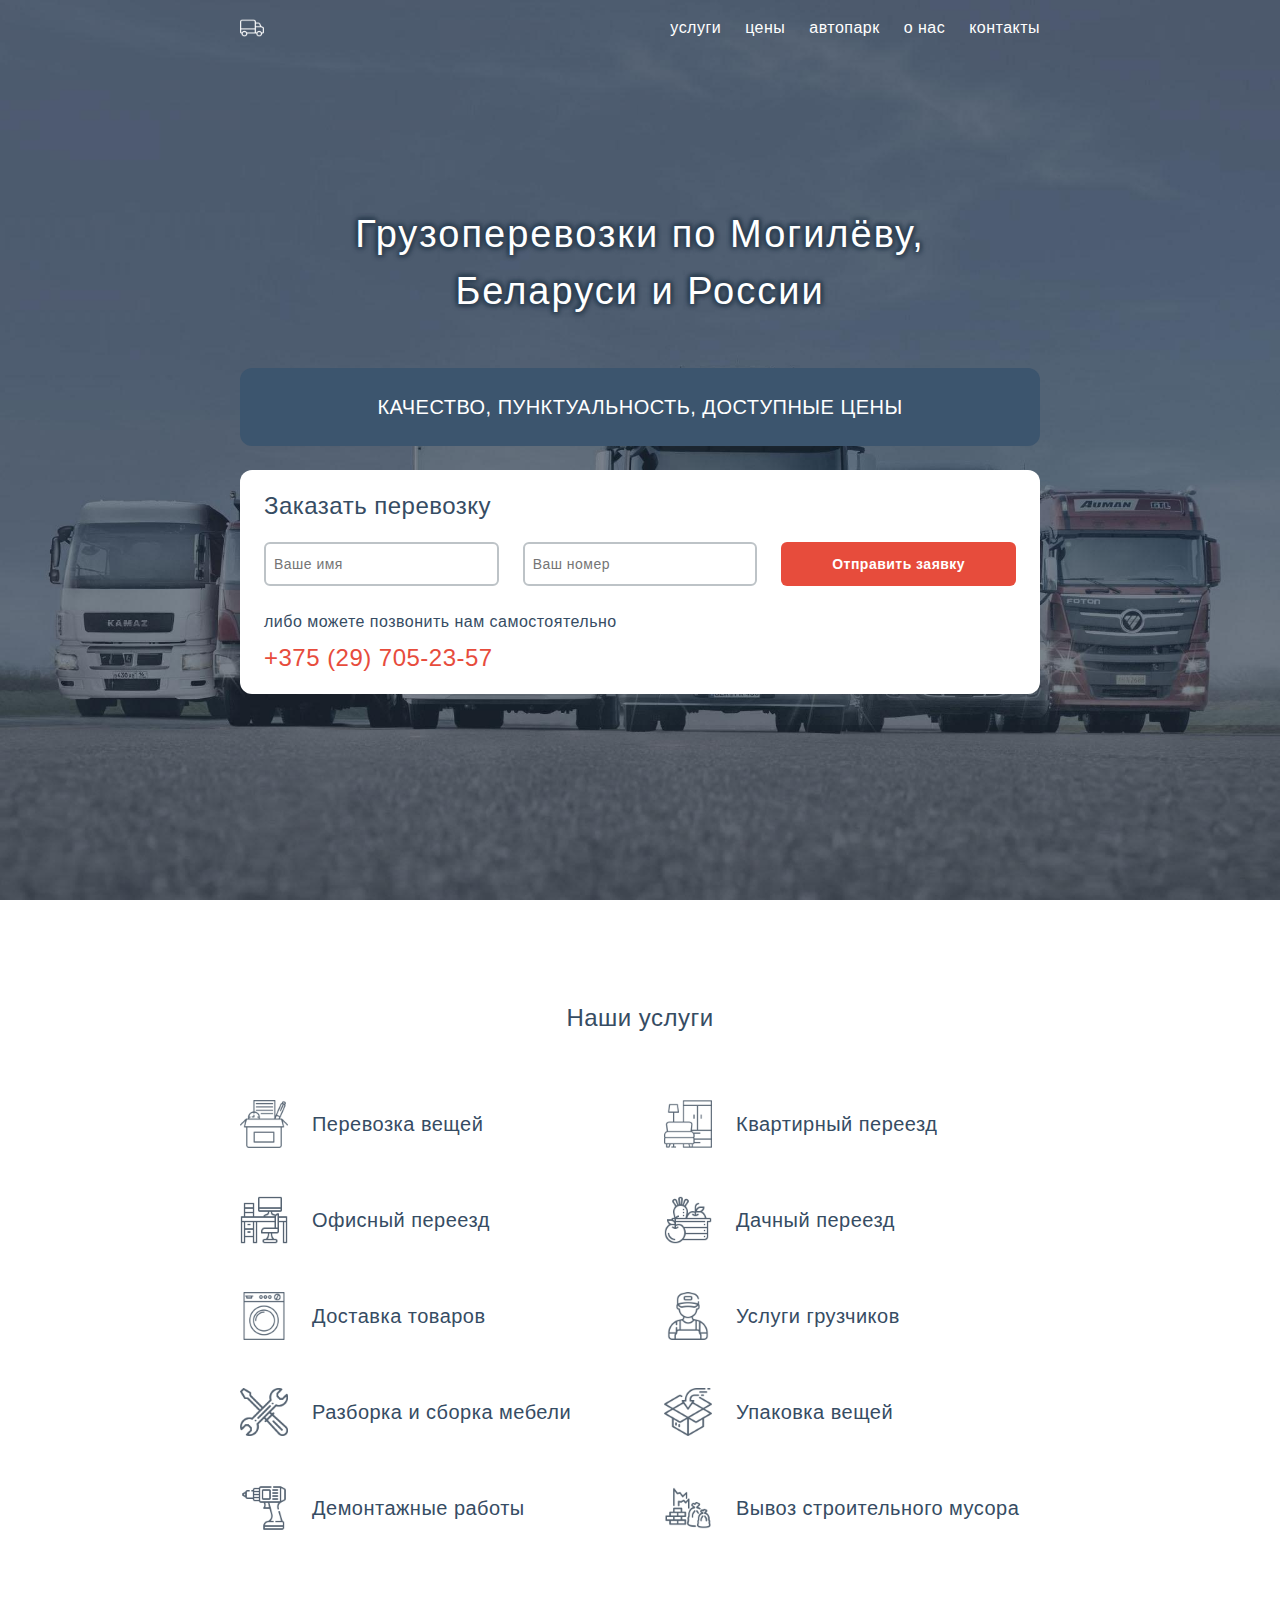
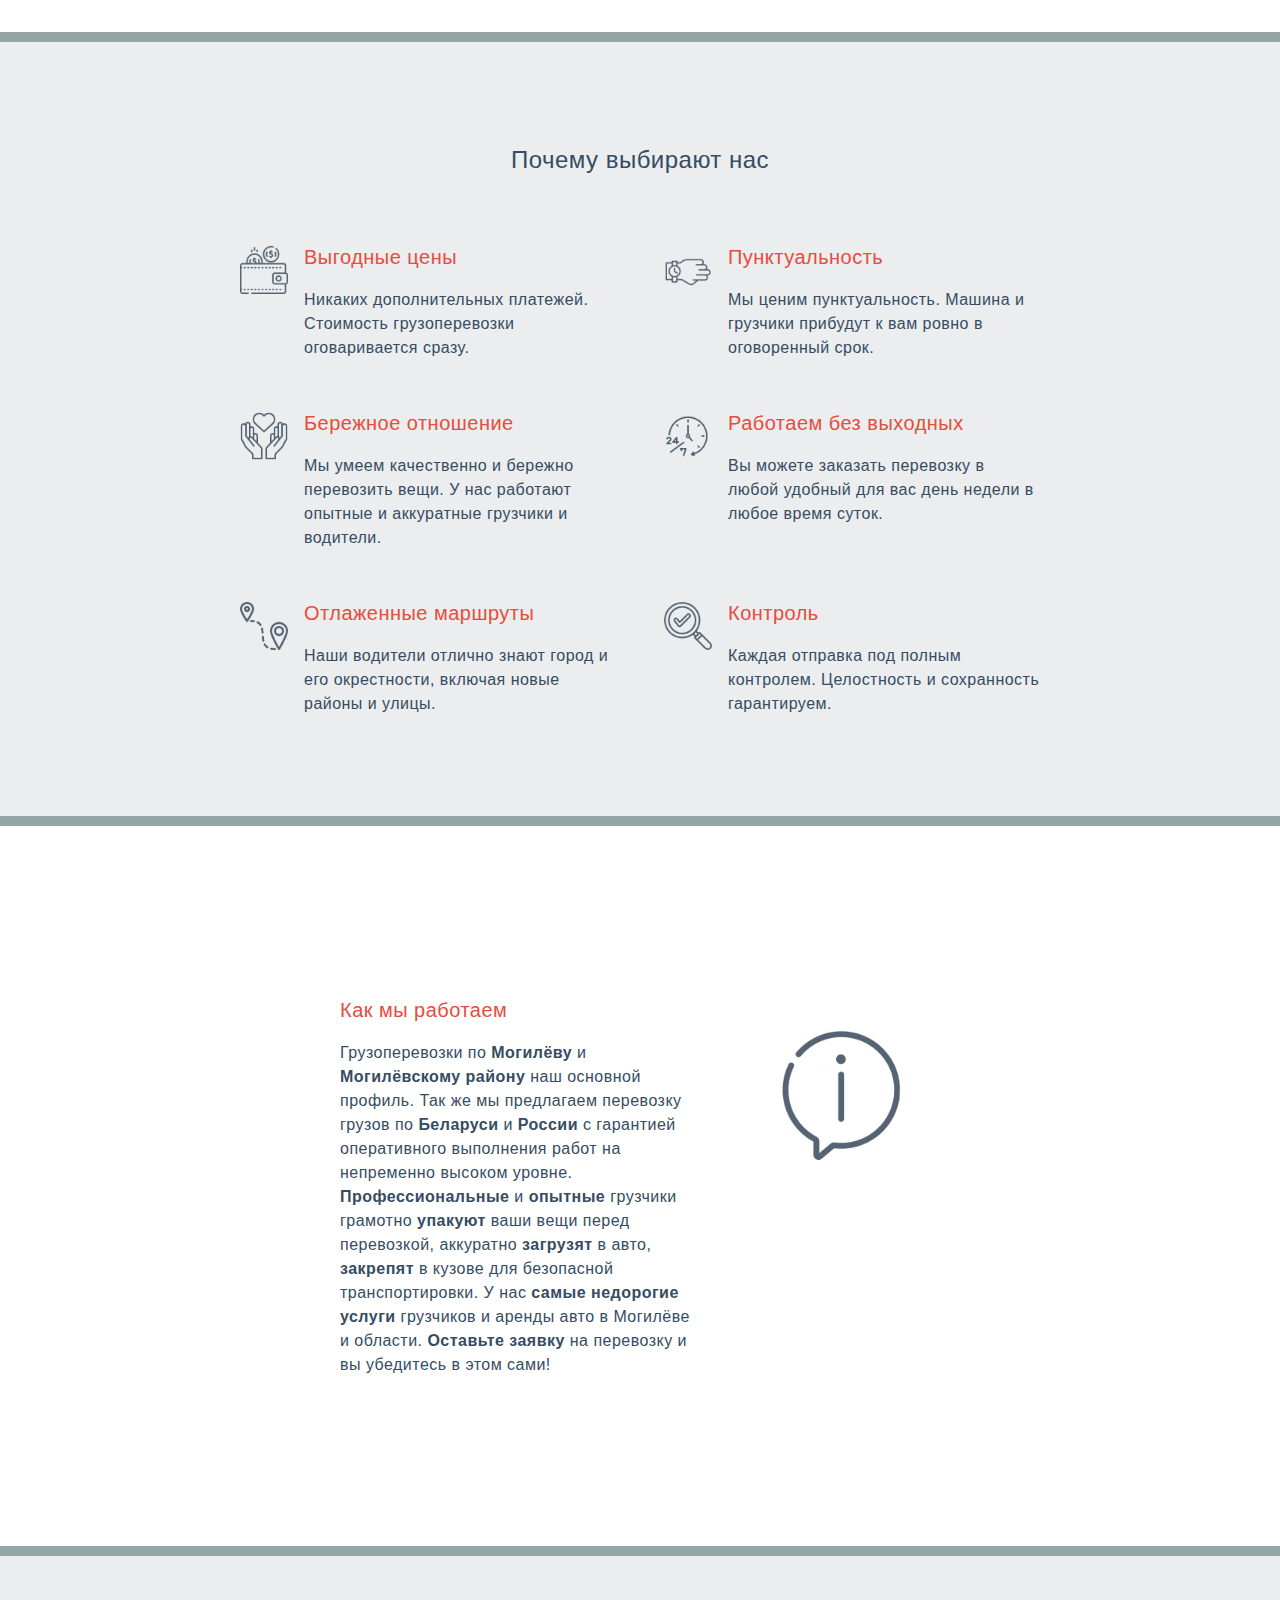
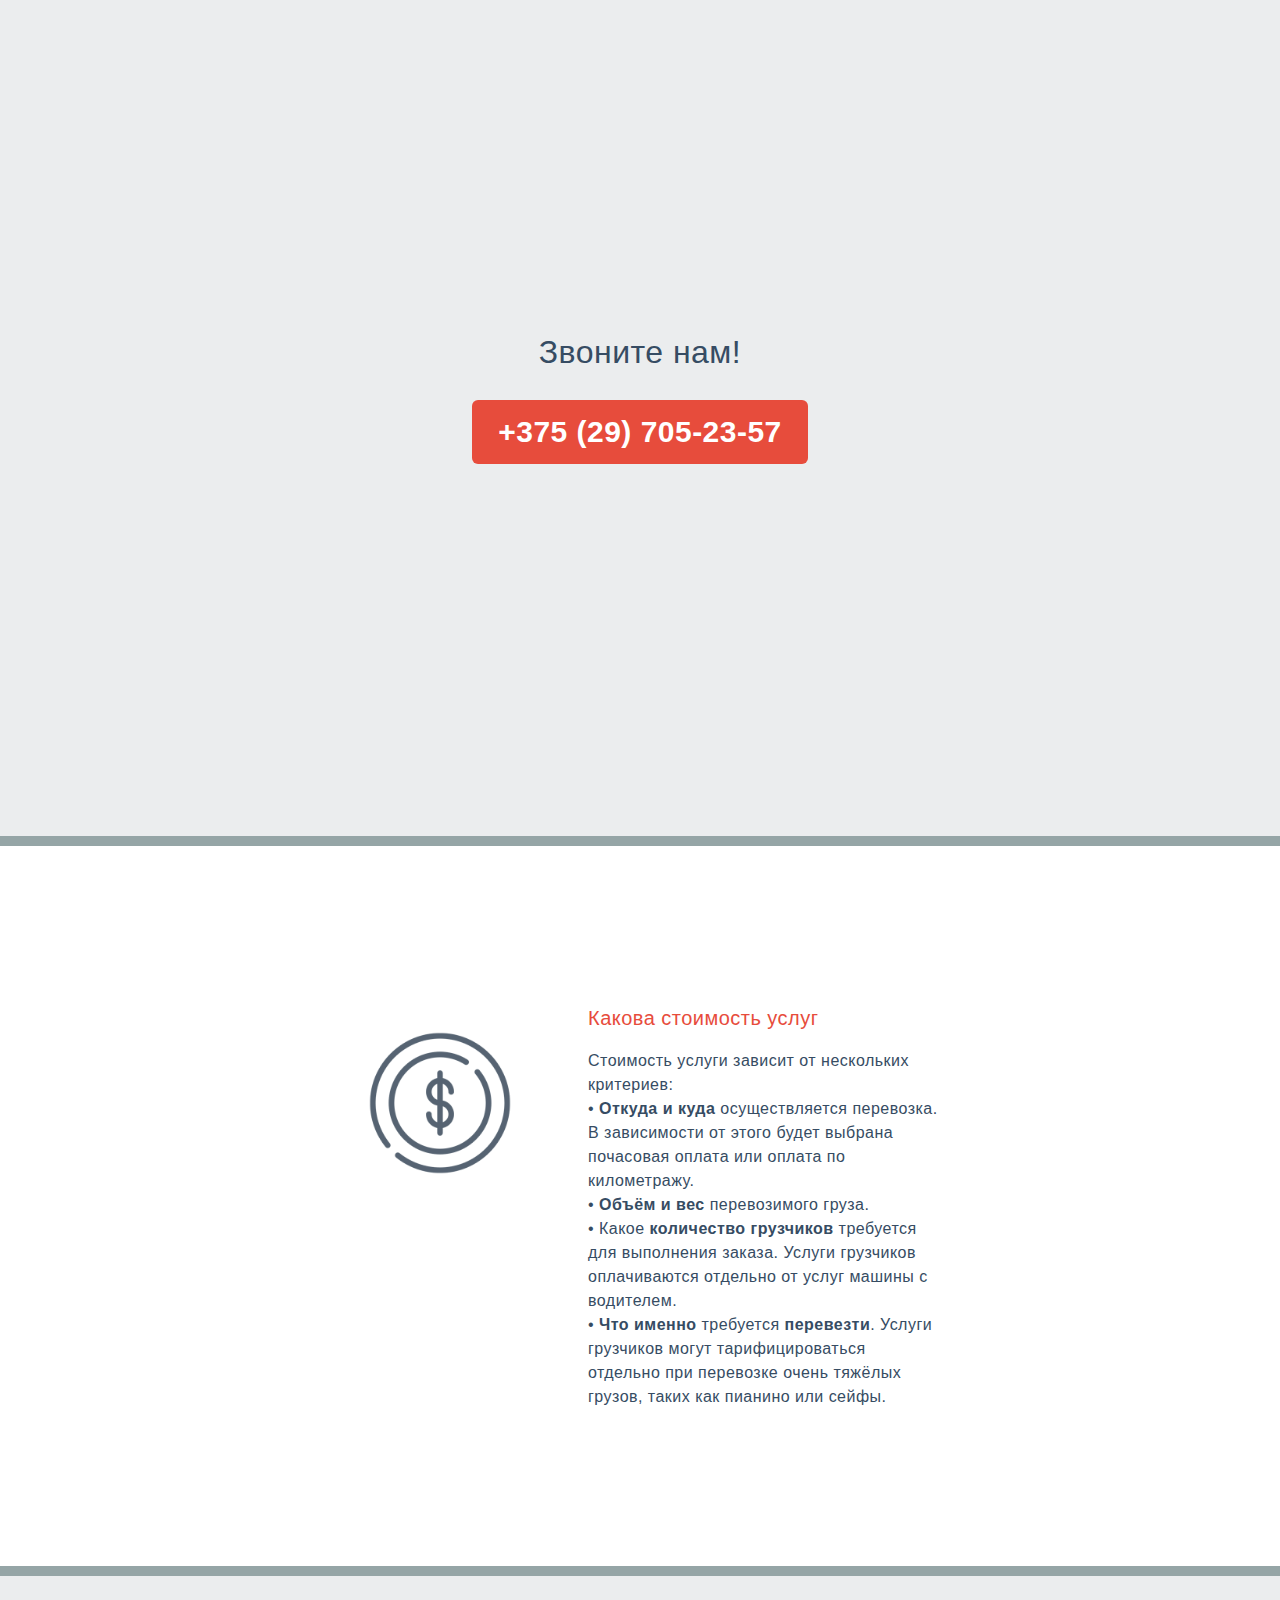
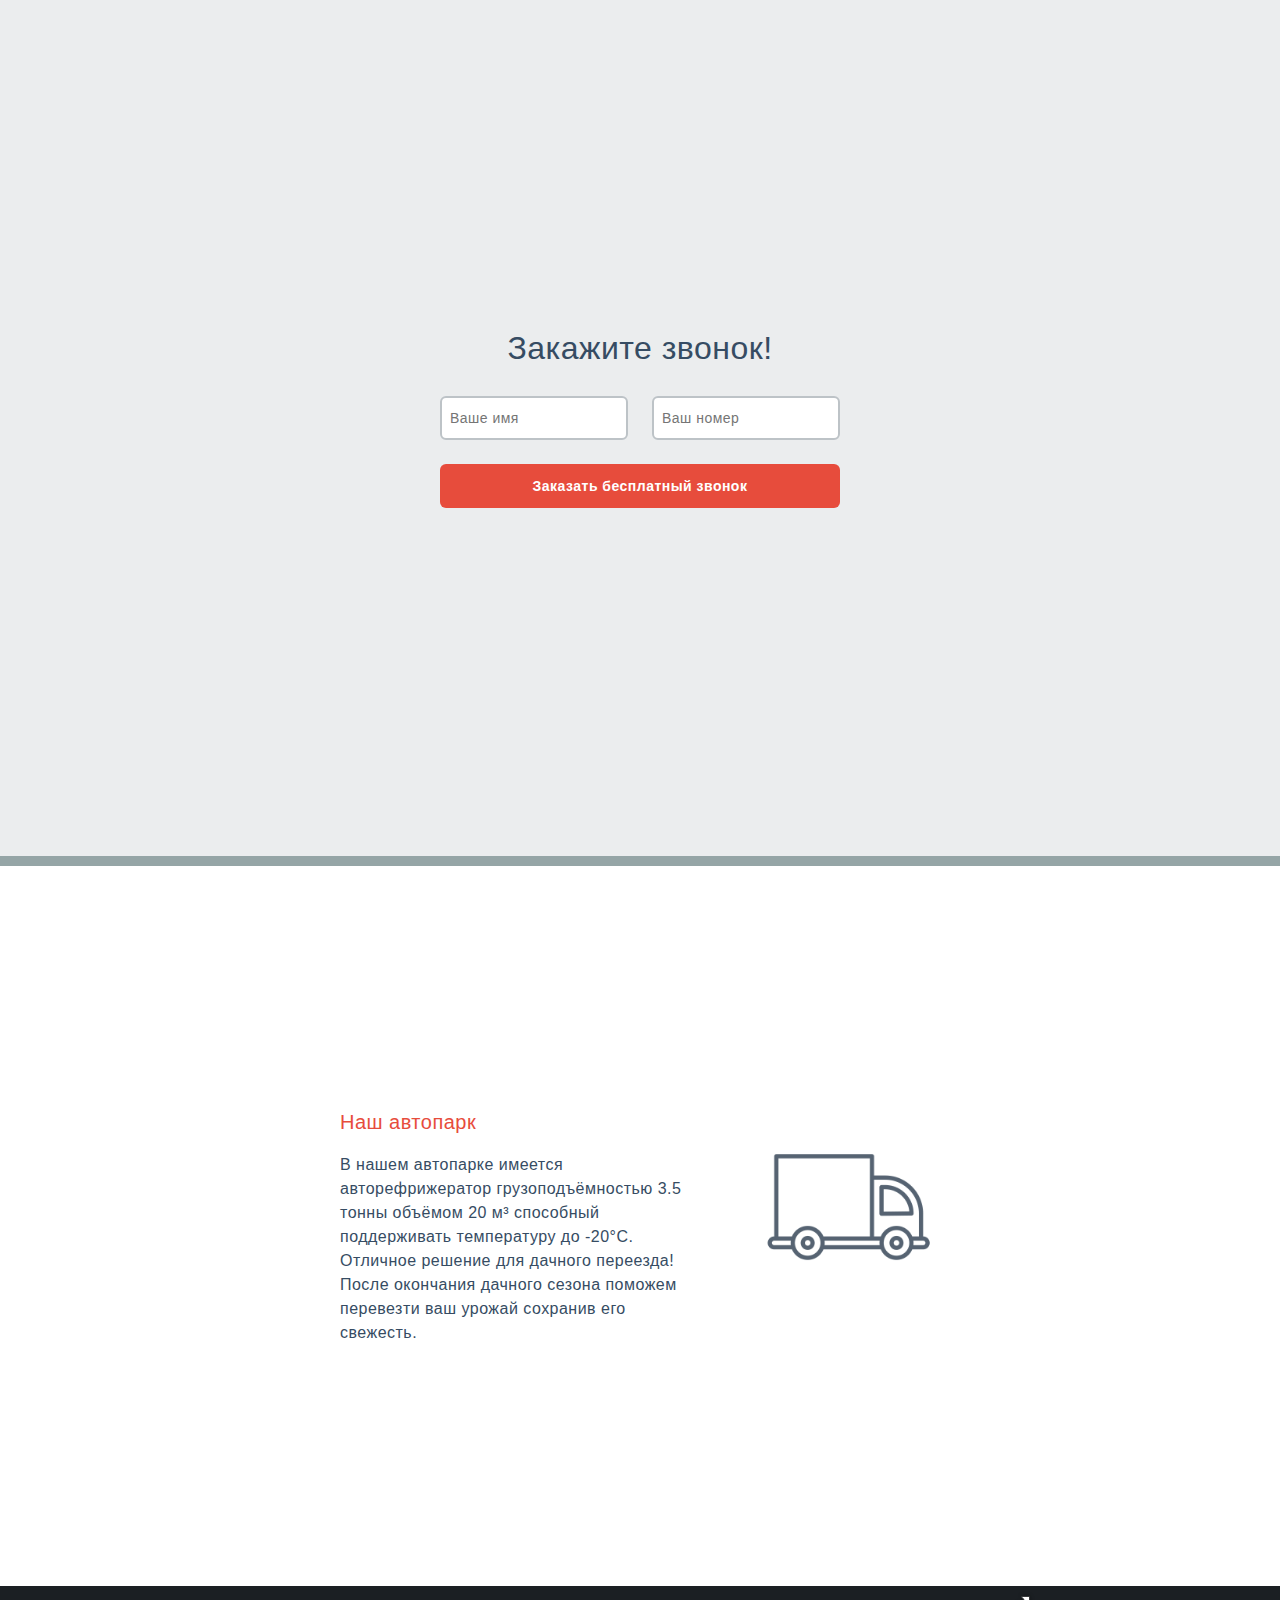
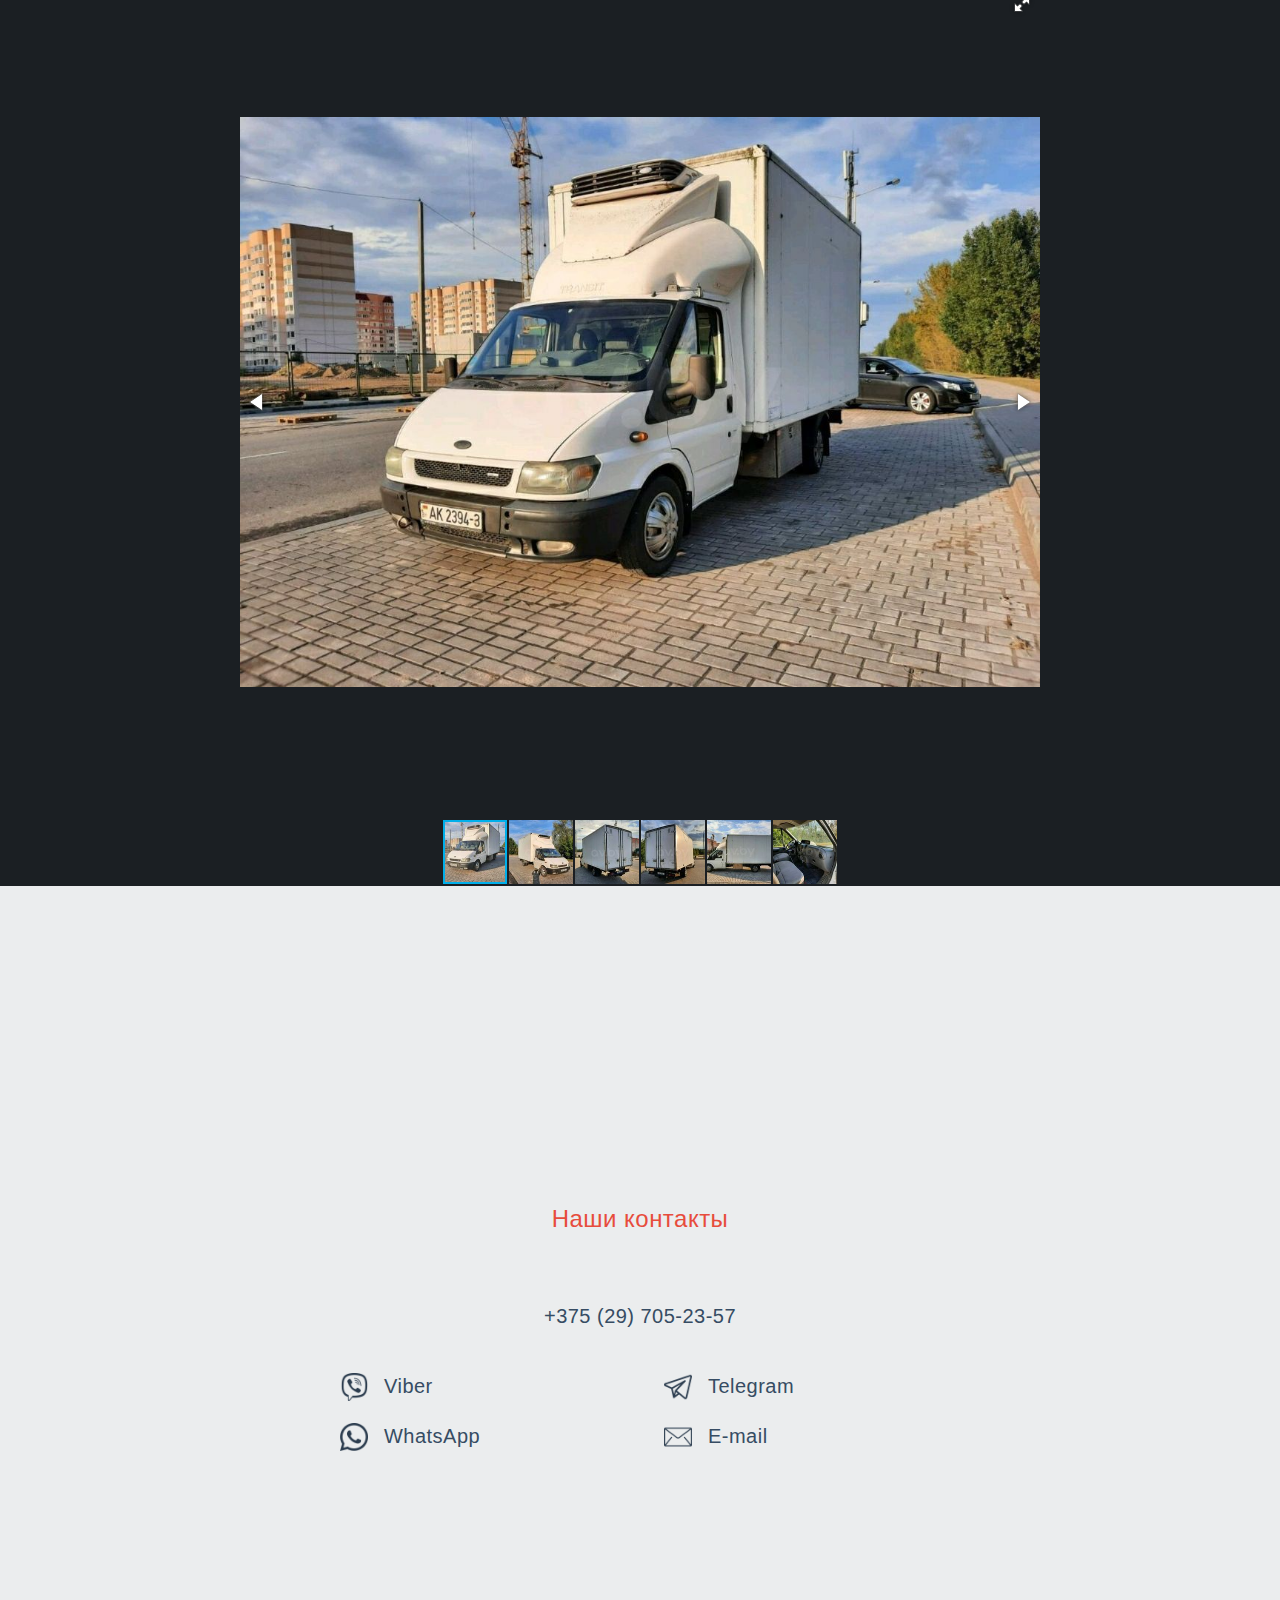
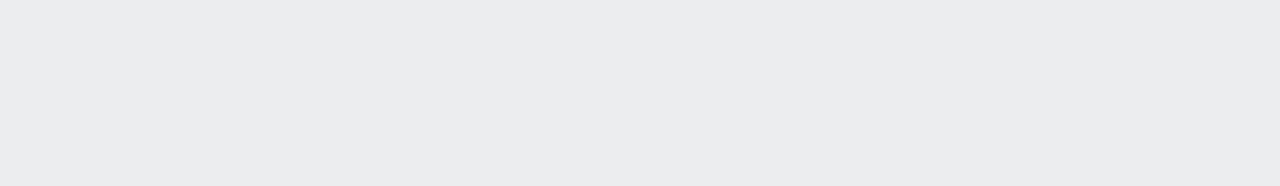
==== index.html @ f23d41e0 "Add files via upload" ====
<!DOCTYPE html>
<html lang="ru">
  <head>
    <meta charset="utf-8">
    <meta name="author" content="Vasso (vasso.etc@gmail.com)">

    <title>Грузоперевозки</title>
    <meta name="viewport" content="width=device-width, initial-scale=1.0">

    <meta property="og:type" content="website"/>
    <meta property="og:url" content="https://gruz-express.by"/>
    <meta property="og:title" content="Грузоперевозки"/>
    <meta property="og:description" content="Перевозка грузов по Могилёву, Беларуси и России"/>
    <meta property="og:image" content="https://gruz-express.by/img/preview.jpg"/>

    <link rel="shortcut icon" href="./img/favicon.png">

    <link rel="stylesheet" href="./css/fotorama.css">
    <link rel="stylesheet" href="./css/style.css">
  </head>
  <body>


    <header>
      <menu>
        <a href="#section-services">услуги</a>
        <a href="#section-price">цены</a>
        <a href="#section-motorpool">автопарк</a>
        <a href="#section-services-description">о нас</a>
        <a href="#section-contacts">контакты</a>
      </menu>
    </header>




    <section id="section-head">
      <div>

        <h1 class="section-header">Грузоперевозки <wbr> по Могилёву, <br> Беларуси <wbr> и России</h1>

        <p class="slogan">
          КАЧЕСТВО, <wbr> ПУНКТУАЛЬНОСТЬ, <wbr> ДОСТУПНЫЕ ЦЕНЫ
        </p>

        <form class="request-form" target="_blank" method="post" action="https://formspree.io/f/xeqbpqea">
          <h3>Заказать перевозку</h3>
          <!-- <h3>Оставьте заявку <wbr> и мы поможем <wbr> подобрать <wbr> оптимальный <wbr> вариант <wbr> для переезда</h3> -->
          <div class="form-controls">
            <input required type="text" name="имя" placeholder="Ваше имя">
            <input required type="tel" name="телефон" placeholder="Ваш номер">
            <button type="submit" class="btn">Отправить заявку</button>
          </div>
          <div class="just-call">
          либо можете позвонить нам самостоятельно
          <h3><a href="tel:+375297052357">+375 (29) 705-23-57</a></h3>
          </div>
        </form>

      </div>
    </section>




    <section id="section-services">
      <div>

        <h3 class="section-header">Наши услуги</h3>

        <div class="cells cells-services">
          <div class="cell">
              <img src="./img/icons/18084831.png" alt="">
              <div>
                  Перевозка вещей
              </div>
          </div>

          <div class="cell">
              <img src="./img/icons/18124529.png" alt="">
              <div>
                  Квартирный переезд
              </div>
          </div>

          <div class="cell">
              <img src="./img/icons/18131628.png" alt="">
              <div>
                  Офисный переезд
              </div>
          </div>

          <div class="cell">
              <img src="./img/icons/19313601.png" alt="">
              <div>
                  Дачный переезд
              </div>
          </div>

          <div class="cell">
              <img src="./img/icons/18380601.png" alt="">
              <div>
                  Доставка товаров
              </div>
          </div>

          <div class="cell">
              <img src="./img/icons/18162227.png" alt="">
              <div>
                  Услуги грузчиков
              </div>
          </div>

          <div class="cell">
              <img src="./img/icons/18225122.png" alt="">
              <div>
                  Разборка и сборка мебели
              </div>
          </div>

          <div class="cell">
              <img src="./img/icons/18390421.png" alt="">
              <div>
                  Упаковка вещей
              </div>
          </div>

          <div class="cell">
              <img src="./img/icons/17421705.png" alt="">
              <div>
                  Демонтажные работы
              </div>
          </div>

          <div class="cell">
              <img src="./img/icons/17473501.png" alt="">
              <div>
                  Вывоз строительного мусора
              </div>
          </div>
        </div><!--/cells-->

      </div>
    </section>




    <section id="section-why-us">
      <div>

        <h3 class="section-header">Почему выбирают нас</h3>

        <div class="cells cells-why-us">
          <div class="cell">
              <img src="./img/icons/5639102.png" alt="">
              <h4>Выгодные цены</h4>
              <div>
                  Никаких дополнительных платежей. Стоимость грузоперевозки оговаривается сразу.
              </div>
          </div>

          <div class="cell">
              <img src="./img/icons/20060606.png" alt="">
              <h4>Пунктуальность</h4>
              <div>
                  Мы ценим пунктуальность. Машина и грузчики прибудут к вам ровно в оговоренный срок.
              </div>
          </div>

          <div class="cell">
              <img src="./img/icons/18594719.png" alt="">
              <h4>Бережное отношение</h4>
              <div>
                  Мы умеем качественно и бережно перевозить вещи. У нас работают опытные и аккуратные грузчики и водители.
              </div>
          </div>

          <div class="cell">
              <img src="./img/icons/19014118.png" alt="">
              <h4>Работаем без выходных</h4>
              <div>
                  Вы можете заказать перевозку в любой удобный для вас день недели в любое время суток.
              </div>
          </div>

          <div class="cell">
              <img src="./img/icons/19032215.png" alt="">
              <h4>Отлаженные маршруты</h4>
              <div>
                  Наши водители отлично знают город и его окрестности, включая новые районы и улицы.
              </div>
          </div>

          <div class="cell">
              <img src="./img/icons/19094709.png" alt="">
              <h4>Контроль</h4>
              <div>
                  Каждая отправка под полным контролем. Целостность и сохранность гарантируем.
              </div>
          </div>
        </div><!--/cells-->

      </div>
    </section>




    <section id="section-services-description">
      <div>

        <div class="box-img box-img-right">
          <img src="./img/icons/1301532.png" alt="">
          <h4>Как мы работаем</h4>

          Грузоперевозки по <b>Могилёву</b> и <b>Могилёвскому району</b> наш основной профиль.
          Так же мы предлагаем перевозку грузов по <b>Беларуси</b> и <b>России</b>
          с гарантией оперативного выполнения работ на непременно высоком уровне.
          <b>Профессиональные</b> и <b>опытные</b> грузчики грамотно <b>упакуют</b> ваши вещи перед перевозкой,
          аккуратно <b>загрузят</b> в авто, <b>закрепят</b> в кузове для безопасной транспортировки.
          У нас <b>самые недорогие услуги</b> грузчиков и аренды авто в Могилёве и области.
          <b>Оставьте заявку</b> на перевозку и вы убедитесь в этом сами!

        </div>

      </div>
    </section>




    <section id="section-just-call">
      <div>

        <h2>Звоните нам!</h2>
        <a class="btn btn-large" href="tel:+375297052357">+375 (29) 705-23-57</a>

      </div>
    </section>




    <section id="section-price">
      <div>

        <div class="box-img box-img-left">
          <img src="./img/icons/19070312.png" alt="">
          <h4>Какова стоимость услуг</h4>

          Стоимость услуги зависит от нескольких критериев: <br>
            • <b>Откуда и куда</b> осуществляется перевозка.
            В зависимости от этого будет выбрана почасовая оплата или оплата по километражу. <br>
            • <b>Объём и вес</b> перевозимого груза. <br>
            • Какое <b>количество грузчиков</b> требуется для выполнения заказа.
            Услуги грузчиков оплачиваются отдельно от услуг машины с водителем. <br>
            • <b>Что именно</b> требуется <b>перевезти</b>.
            Услуги грузчиков могут тарифицироваться отдельно при перевозке очень тяжёлых грузов, таких как пианино или сейфы.
        </div>

      </div>
    </section>




    <section id="section-request-call">
      <div>

        <h2>Закажите звонок!</h2>

        <form class="request-form" target="_blank" method="post" action="https://formspree.io/f/xeqbpqea">
          <div class="form-controls">
            <input required type="text" name="имя" placeholder="Ваше имя">
            <input required type="tel" name="телефон" placeholder="Ваш номер">
            <button type="submit" class="btn">Заказать бесплатный звонок</button>
          </div>
        </form>

      </div>
    </section>




    <section id="section-motorpool">
      <div>

        <div class="box-img box-img-right">
          <img src="./img/icons/3106892.png" alt="">
          <h4>Наш автопарк</h4>

          В нашем автопарке имеется авторефрижератор
          грузоподъёмностью 3.5 тонны объёмом 20 м³
          способный поддерживать температуру до -20°C.
          Отличное решение для дачного переезда!
          После окончания дачного сезона поможем перевезти ваш урожай сохранив его свежесть.
        </div>

      </div>
    </section>




    <section id="section-photo">
      <div>

<div class="fotorama"
  data-nav="thumbs"
  data-loop="true"
  data-allowfullscreen="native"
  data-width="100%"
  data-height="100%"
>
<!-- data-autoplay="3000" -->

<!-- <img src="1.jpg"> -->
<!-- <a href="1.jpg" data-thumb="1_thumb.jpg"></a> -->
<!--
<a data-video="true"
   href="1.mp4"
   data-thumb="1-thumb.jpg">
    <img src="1.jpg">
</a>
-->

<a href="./img/photo/01.jpg" data-thumb="./img/photo/thumbs/01.jpg"></a>
<a href="./img/photo/02.jpg" data-thumb="./img/photo/thumbs/02.jpg"></a>
<a href="./img/photo/03.jpg" data-thumb="./img/photo/thumbs/03.jpg"></a>
<a href="./img/photo/04.jpg" data-thumb="./img/photo/thumbs/04.jpg"></a>
<a href="./img/photo/05.jpg" data-thumb="./img/photo/thumbs/05.jpg"></a>
<a href="./img/photo/06.jpg" data-thumb="./img/photo/thumbs/06.jpg"></a>

</div><!--/fotorama-->

      </div>
    </section>




    <section id="section-contacts">
      <div>

        <h3 class="section-header">Наши контакты</h3>

        <div class="contacts">
          <a href="tel:+375297052357" class="contacts-phone"><img src="./img/icons/scl/4814300.png">+375 (29) 705-23-57</a>
        </div>

        <div class="cells-50 contacts">
          <div class="cell">
            <a href="viber://add?number=375297052357"><img src="./img/icons/scl/2111757.png">Viber</a>
            <a href="whatsapp://send?phone=+375297052357"><img src="./img/icons/scl/2111774.png">WhatsApp</a>
          </div>

          <div class="cell">
            <a href="https://t.me/+375297052357"><img src="./img/icons/scl/7391260.png">Telegram</a>
            <a href="mailto:gruz.express.at.by@gmail.com"><img src="./img/icons/scl/5546394.png">E-mail</a>
          </div>
        </div>

      </div>
    </section>




<!--
    <section id="section-xxx">
      <div>
        <div style="text-align: center;">
          hello world
        </div>
      </div>
    </section>
-->



    <script src="./js/jquery-1.11.1.min.js"></script>
    <script src="./js/jquery.parallax.min.js"></script>
    <script src="./js/jquery.scrollTo.min.js"></script>
    <script src="./js/fotorama.js"></script>
    <script src="./js/script.js"></script>

  </body>
</html>

<!-- (c) Vasso (vasso.etc@gmail.com) -->
---- css/fotorama.css ----
/*!
 * Fotorama 4.6.4 | http://fotorama.io/license/
 */
.fotorama__arr:focus:after,.fotorama__fullscreen-icon:focus:after,.fotorama__html,.fotorama__img,.fotorama__nav__frame:focus .fotorama__dot:after,.fotorama__nav__frame:focus .fotorama__thumb:after,.fotorama__stage__frame,.fotorama__stage__shaft,.fotorama__video iframe{position:absolute;width:100%;height:100%;top:0;right:0;left:0;bottom:0}.fotorama--fullscreen,.fotorama__img{max-width:99999px!important;max-height:99999px!important;min-width:0!important;min-height:0!important;border-radius:0!important;box-shadow:none!important;padding:0!important}.fotorama__wrap .fotorama__grab{cursor:move;cursor:-webkit-grab;cursor:-o-grab;cursor:-ms-grab;cursor:grab}.fotorama__grabbing *{cursor:move;cursor:-webkit-grabbing;cursor:-o-grabbing;cursor:-ms-grabbing;cursor:grabbing}.fotorama__spinner{position:absolute!important;top:50%!important;left:50%!important}.fotorama__wrap--css3 .fotorama__arr,.fotorama__wrap--css3 .fotorama__fullscreen-icon,.fotorama__wrap--css3 .fotorama__nav__shaft,.fotorama__wrap--css3 .fotorama__stage__shaft,.fotorama__wrap--css3 .fotorama__thumb-border,.fotorama__wrap--css3 .fotorama__video-close,.fotorama__wrap--css3 .fotorama__video-play{-webkit-transform:translate3d(0,0,0);transform:translate3d(0,0,0)}.fotorama__caption,.fotorama__nav:after,.fotorama__nav:before,.fotorama__stage:after,.fotorama__stage:before,.fotorama__wrap--css3 .fotorama__html,.fotorama__wrap--css3 .fotorama__nav,.fotorama__wrap--css3 .fotorama__spinner,.fotorama__wrap--css3 .fotorama__stage,.fotorama__wrap--css3 .fotorama__stage .fotorama__img,.fotorama__wrap--css3 .fotorama__stage__frame{-webkit-transform:translateZ(0);transform:translateZ(0)}.fotorama__arr:focus,.fotorama__fullscreen-icon:focus,.fotorama__nav__frame{outline:0}.fotorama__arr:focus:after,.fotorama__fullscreen-icon:focus:after,.fotorama__nav__frame:focus .fotorama__dot:after,.fotorama__nav__frame:focus .fotorama__thumb:after{content:'';border-radius:inherit;background-color:rgba(0,175,234,.5)}.fotorama__wrap--video .fotorama__stage,.fotorama__wrap--video .fotorama__stage__frame--video,.fotorama__wrap--video .fotorama__stage__frame--video .fotorama__html,.fotorama__wrap--video .fotorama__stage__frame--video .fotorama__img,.fotorama__wrap--video .fotorama__stage__shaft{-webkit-transform:none!important;transform:none!important}.fotorama__wrap--css3 .fotorama__nav__shaft,.fotorama__wrap--css3 .fotorama__stage__shaft,.fotorama__wrap--css3 .fotorama__thumb-border{transition-property:-webkit-transform,width;transition-property:transform,width;transition-timing-function:cubic-bezier(0.1,0,.25,1);transition-duration:0ms}.fotorama__arr,.fotorama__fullscreen-icon,.fotorama__no-select,.fotorama__video-close,.fotorama__video-play,.fotorama__wrap{-webkit-user-select:none;-moz-user-select:none;-ms-user-select:none;user-select:none}.fotorama__select{-webkit-user-select:text;-moz-user-select:text;-ms-user-select:text;user-select:text}.fotorama__nav,.fotorama__nav__frame{margin:auto;padding:0}.fotorama__caption__wrap,.fotorama__nav__frame,.fotorama__nav__shaft{-moz-box-orient:vertical;display:inline-block;vertical-align:middle;*display:inline;*zoom:1}.fotorama__nav__frame,.fotorama__thumb-border{box-sizing:content-box}.fotorama__caption__wrap{box-sizing:border-box}.fotorama--hidden,.fotorama__load{position:absolute;left:-99999px;top:-99999px;z-index:-1}.fotorama__arr,.fotorama__fullscreen-icon,.fotorama__nav,.fotorama__nav__frame,.fotorama__nav__shaft,.fotorama__stage__frame,.fotorama__stage__shaft,.fotorama__video-close,.fotorama__video-play{-webkit-tap-highlight-color:transparent}.fotorama__arr,.fotorama__fullscreen-icon,.fotorama__video-close,.fotorama__video-play{background:url(../img/fotorama/fotorama.png) no-repeat}@media (-webkit-min-device-pixel-ratio:1.5),(min-resolution:2dppx){.fotorama__arr,.fotorama__fullscreen-icon,.fotorama__video-close,.fotorama__video-play{background:url(../img/fotorama/fotorama@2x.png) 0 0/96px 160px no-repeat}}.fotorama__thumb{background-color:#7f7f7f;background-color:rgba(127,127,127,.2)}@media print{.fotorama__arr,.fotorama__fullscreen-icon,.fotorama__thumb-border,.fotorama__video-close,.fotorama__video-play{background:none!important}}.fotorama{min-width:1px;overflow:hidden}.fotorama:not(.fotorama--unobtrusive)>*:not(:first-child){display:none}.fullscreen{width:100%!important;height:100%!important;max-width:100%!important;max-height:100%!important;margin:0!important;padding:0!important;overflow:hidden!important;background:#000}.fotorama--fullscreen{position:absolute!important;top:0!important;left:0!important;right:0!important;bottom:0!important;float:none!important;z-index:2147483647!important;background:#000;width:100%!important;height:100%!important;margin:0!important}.fotorama--fullscreen .fotorama__nav,.fotorama--fullscreen .fotorama__stage{background:#000}.fotorama__wrap{-webkit-text-size-adjust:100%;position:relative;direction:ltr;z-index:0}.fotorama__wrap--rtl .fotorama__stage__frame{direction:rtl}.fotorama__nav,.fotorama__stage{overflow:hidden;position:relative;max-width:100%}.fotorama__wrap--pan-y{-ms-touch-action:pan-y}.fotorama__wrap .fotorama__pointer{cursor:pointer}.fotorama__wrap--slide .fotorama__stage__frame{opacity:1!important}.fotorama__stage__frame{overflow:hidden}.fotorama__stage__frame.fotorama__active{z-index:8}.fotorama__wrap--fade .fotorama__stage__frame{display:none}.fotorama__wrap--fade .fotorama__fade-front,.fotorama__wrap--fade .fotorama__fade-rear,.fotorama__wrap--fade .fotorama__stage__frame.fotorama__active{display:block;left:0;top:0}.fotorama__wrap--fade .fotorama__fade-front{z-index:8}.fotorama__wrap--fade .fotorama__fade-rear{z-index:7}.fotorama__wrap--fade .fotorama__fade-rear.fotorama__active{z-index:9}.fotorama__wrap--fade .fotorama__stage .fotorama__shadow{display:none}.fotorama__img{-ms-filter:"alpha(Opacity=0)";filter:alpha(opacity=0);opacity:0;border:none!important}.fotorama__error .fotorama__img,.fotorama__loaded .fotorama__img{-ms-filter:"alpha(Opacity=100)";filter:alpha(opacity=100);opacity:1}.fotorama--fullscreen .fotorama__loaded--full .fotorama__img,.fotorama__img--full{display:none}.fotorama--fullscreen .fotorama__loaded--full .fotorama__img--full{display:block}.fotorama__wrap--only-active .fotorama__nav,.fotorama__wrap--only-active .fotorama__stage{max-width:99999px!important}.fotorama__wrap--only-active .fotorama__stage__frame{visibility:hidden}.fotorama__wrap--only-active .fotorama__stage__frame.fotorama__active{visibility:visible}.fotorama__nav{font-size:0;line-height:0;text-align:center;display:none;white-space:nowrap;z-index:5}.fotorama__nav__shaft{position:relative;left:0;top:0;text-align:left}.fotorama__nav__frame{position:relative;cursor:pointer}.fotorama__nav--dots{display:block}.fotorama__nav--dots .fotorama__nav__frame{width:18px;height:30px}.fotorama__nav--dots .fotorama__nav__frame--thumb,.fotorama__nav--dots .fotorama__thumb-border{display:none}.fotorama__nav--thumbs{display:block}.fotorama__nav--thumbs .fotorama__nav__frame{padding-left:0!important}.fotorama__nav--thumbs .fotorama__nav__frame:last-child{padding-right:0!important}.fotorama__nav--thumbs .fotorama__nav__frame--dot{display:none}.fotorama__dot{display:block;width:4px;height:4px;position:relative;top:12px;left:6px;border-radius:6px;border:1px solid #7f7f7f}.fotorama__nav__frame:focus .fotorama__dot:after{padding:1px;top:-1px;left:-1px}.fotorama__nav__frame.fotorama__active .fotorama__dot{width:0;height:0;border-width:3px}.fotorama__nav__frame.fotorama__active .fotorama__dot:after{padding:3px;top:-3px;left:-3px}.fotorama__thumb{overflow:hidden;position:relative;width:100%;height:100%}.fotorama__nav__frame:focus .fotorama__thumb{z-index:2}.fotorama__thumb-border{position:absolute;z-index:9;top:0;left:0;border-style:solid;border-color:#00afea;background-image:linear-gradient(to bottom right,rgba(255,255,255,.25),rgba(64,64,64,.1))}.fotorama__caption{position:absolute;z-index:12;bottom:0;left:0;right:0;font-family:'Helvetica Neue',Arial,sans-serif;font-size:14px;line-height:1.5;color:#000}.fotorama__caption a{text-decoration:none;color:#000;border-bottom:1px solid;border-color:rgba(0,0,0,.5)}.fotorama__caption a:hover{color:#333;border-color:rgba(51,51,51,.5)}.fotorama__wrap--rtl .fotorama__caption{left:auto;right:0}.fotorama__wrap--no-captions .fotorama__caption,.fotorama__wrap--video .fotorama__caption{display:none}.fotorama__caption__wrap{background-color:#fff;background-color:rgba(255,255,255,.9);padding:5px 10px}@-webkit-keyframes spinner{0%{-webkit-transform:rotate(0);transform:rotate(0)}100%{-webkit-transform:rotate(360deg);transform:rotate(360deg)}}@keyframes spinner{0%{-webkit-transform:rotate(0);transform:rotate(0)}100%{-webkit-transform:rotate(360deg);transform:rotate(360deg)}}.fotorama__wrap--css3 .fotorama__spinner{-webkit-animation:spinner 24s infinite linear;animation:spinner 24s infinite linear}.fotorama__wrap--css3 .fotorama__html,.fotorama__wrap--css3 .fotorama__stage .fotorama__img{transition-property:opacity;transition-timing-function:linear;transition-duration:.3s}.fotorama__wrap--video .fotorama__stage__frame--video .fotorama__html,.fotorama__wrap--video .fotorama__stage__frame--video .fotorama__img{-ms-filter:"alpha(Opacity=0)";filter:alpha(opacity=0);opacity:0}.fotorama__select{cursor:auto}.fotorama__video{top:32px;right:0;bottom:0;left:0;position:absolute;z-index:10}@-moz-document url-prefix(){.fotorama__active{box-shadow:0 0 0 transparent}}.fotorama__arr,.fotorama__fullscreen-icon,.fotorama__video-close,.fotorama__video-play{position:absolute;z-index:11;cursor:pointer}.fotorama__arr{position:absolute;width:32px;height:32px;top:50%;margin-top:-16px}.fotorama__arr--prev{left:2px;background-position:0 0}.fotorama__arr--next{right:2px;background-position:-32px 0}.fotorama__arr--disabled{pointer-events:none;cursor:default;*display:none;opacity:.1}.fotorama__fullscreen-icon{width:32px;height:32px;top:2px;right:2px;background-position:0 -32px;z-index:20}.fotorama__arr:focus,.fotorama__fullscreen-icon:focus{border-radius:50%}.fotorama--fullscreen .fotorama__fullscreen-icon{background-position:-32px -32px}.fotorama__video-play{width:96px;height:96px;left:50%;top:50%;margin-left:-48px;margin-top:-48px;background-position:0 -64px;opacity:0}.fotorama__wrap--css2 .fotorama__video-play,.fotorama__wrap--video .fotorama__stage .fotorama__video-play{display:none}.fotorama__error .fotorama__video-play,.fotorama__loaded .fotorama__video-play,.fotorama__nav__frame .fotorama__video-play{opacity:1;display:block}.fotorama__nav__frame .fotorama__video-play{width:32px;height:32px;margin-left:-16px;margin-top:-16px;background-position:-64px -32px}.fotorama__video-close{width:32px;height:32px;top:0;right:0;background-position:-64px 0;z-index:20;opacity:0}.fotorama__wrap--css2 .fotorama__video-close{display:none}.fotorama__wrap--css3 .fotorama__video-close{-webkit-transform:translate3d(32px,-32px,0);transform:translate3d(32px,-32px,0)}.fotorama__wrap--video .fotorama__video-close{display:block;opacity:1}.fotorama__wrap--css3.fotorama__wrap--video .fotorama__video-close{-webkit-transform:translate3d(0,0,0);transform:translate3d(0,0,0)}.fotorama__wrap--no-controls.fotorama__wrap--toggle-arrows .fotorama__arr,.fotorama__wrap--no-controls.fotorama__wrap--toggle-arrows .fotorama__fullscreen-icon{opacity:0}.fotorama__wrap--no-controls.fotorama__wrap--toggle-arrows .fotorama__arr:focus,.fotorama__wrap--no-controls.fotorama__wrap--toggle-arrows .fotorama__fullscreen-icon:focus{opacity:1}.fotorama__wrap--video .fotorama__arr,.fotorama__wrap--video .fotorama__fullscreen-icon{opacity:0!important}.fotorama__wrap--css2.fotorama__wrap--no-controls.fotorama__wrap--toggle-arrows .fotorama__arr,.fotorama__wrap--css2.fotorama__wrap--no-controls.fotorama__wrap--toggle-arrows .fotorama__fullscreen-icon{display:none}.fotorama__wrap--css2.fotorama__wrap--no-controls.fotorama__wrap--toggle-arrows .fotorama__arr:focus,.fotorama__wrap--css2.fotorama__wrap--no-controls.fotorama__wrap--toggle-arrows .fotorama__fullscreen-icon:focus{display:block}.fotorama__wrap--css2.fotorama__wrap--video .fotorama__arr,.fotorama__wrap--css2.fotorama__wrap--video .fotorama__fullscreen-icon{display:none!important}.fotorama__wrap--css3.fotorama__wrap--no-controls.fotorama__wrap--slide.fotorama__wrap--toggle-arrows .fotorama__fullscreen-icon:not(:focus){-webkit-transform:translate3d(32px,-32px,0);transform:translate3d(32px,-32px,0)}.fotorama__wrap--css3.fotorama__wrap--no-controls.fotorama__wrap--slide.fotorama__wrap--toggle-arrows .fotorama__arr--prev:not(:focus){-webkit-transform:translate3d(-48px,0,0);transform:translate3d(-48px,0,0)}.fotorama__wrap--css3.fotorama__wrap--no-controls.fotorama__wrap--slide.fotorama__wrap--toggle-arrows .fotorama__arr--next:not(:focus){-webkit-transform:translate3d(48px,0,0);transform:translate3d(48px,0,0)}.fotorama__wrap--css3.fotorama__wrap--video .fotorama__fullscreen-icon{-webkit-transform:translate3d(32px,-32px,0)!important;transform:translate3d(32px,-32px,0)!important}.fotorama__wrap--css3.fotorama__wrap--video .fotorama__arr--prev{-webkit-transform:translate3d(-48px,0,0)!important;transform:translate3d(-48px,0,0)!important}.fotorama__wrap--css3.fotorama__wrap--video .fotorama__arr--next{-webkit-transform:translate3d(48px,0,0)!important;transform:translate3d(48px,0,0)!important}.fotorama__wrap--css3 .fotorama__arr:not(:focus),.fotorama__wrap--css3 .fotorama__fullscreen-icon:not(:focus),.fotorama__wrap--css3 .fotorama__video-close:not(:focus),.fotorama__wrap--css3 .fotorama__video-play:not(:focus){transition-property:-webkit-transform,opacity;transition-property:transform,opacity;transition-duration:.3s}.fotorama__nav:after,.fotorama__nav:before,.fotorama__stage:after,.fotorama__stage:before{content:"";display:block;position:absolute;text-decoration:none;top:0;bottom:0;width:10px;height:auto;z-index:10;pointer-events:none;background-repeat:no-repeat;background-size:1px 100%,5px 100%}.fotorama__nav:before,.fotorama__stage:before{background-image:linear-gradient(transparent,rgba(0,0,0,.2) 25%,rgba(0,0,0,.3) 75%,transparent),radial-gradient(farthest-side at 0 50%,rgba(0,0,0,.4),transparent);background-position:0 0,0 0;left:-10px}.fotorama__nav.fotorama__shadows--left:before,.fotorama__stage.fotorama__shadows--left:before{left:0}.fotorama__nav:after,.fotorama__stage:after{background-image:linear-gradient(transparent,rgba(0,0,0,.2) 25%,rgba(0,0,0,.3) 75%,transparent),radial-gradient(farthest-side at 100% 50%,rgba(0,0,0,.4),transparent);background-position:100% 0,100% 0;right:-10px}.fotorama__nav.fotorama__shadows--right:after,.fotorama__stage.fotorama__shadows--right:after{right:0}.fotorama--fullscreen .fotorama__nav:after,.fotorama--fullscreen .fotorama__nav:before,.fotorama--fullscreen .fotorama__stage:after,.fotorama--fullscreen .fotorama__stage:before,.fotorama__wrap--fade .fotorama__stage:after,.fotorama__wrap--fade .fotorama__stage:before,.fotorama__wrap--no-shadows .fotorama__nav:after,.fotorama__wrap--no-shadows .fotorama__nav:before,.fotorama__wrap--no-shadows .fotorama__stage:after,.fotorama__wrap--no-shadows .fotorama__stage:before{display:none}
---- css/style.css ----
/* (c) Vasso (vasso.etc@gmail.com) */


html, body, div, span, applet, object, iframe,
h1, h2, h3, h4, h5, h6, p, blockquote, pre,
a, abbr, acronym, address, big, cite, code,
del, dfn, em, img, ins, kbd, q, s, samp,
small, strike, strong, sub, sup, tt, var,
b, u, i, center,
dl, dt, dd, ol, ul, li,
fieldset, form, label, legend,
table, caption, tbody, tfoot, thead, tr, th, td,
article, aside, canvas, details, embed,
figure, figcaption, footer, header, hgroup,
menu, nav, output, ruby, section, summary,
time, mark, audio, video,
select, textarea, input, button
{
	margin: 0;
	padding: 0;
	border: 0;
	outline: 0;
	vertical-align: baseline;
  font-size: 100%;
	font-family: inherit;
	background: transparent;
  box-sizing: border-box;
}

:focus {
outline: 0;
}

html {
    -webkit-text-size-adjust: 100%;
    -ms-text-size-adjust: 100%;
}

table {
	border-collapse: collapse;
	border-spacing: 0;
}

video {
    display: block;
}




.clearfix {
  *zoom: 1;
}
.clearfix:before,
.clearfix:after {
  display: table;
  content: "";
}
.clearfix:after {
  clear: both;
}




body {
    background: #fff;
    color: #364c63;
    font-family: sans-serif;
    font-size: 16px;
    line-height: 1.5;
    letter-spacing: 0.03em;
}


h1,
h2,
h3,
h4,
h5,
h6 {
  font-family: sans-serif;
  font-weight: normal;
  /* color: #2c3e50; */
}


h1{font-size:38px}
h2{font-size:32px}
h3{font-size:24px}
h4{font-size:20px}
h5{font-size:18px}
h6{font-size:16px}

@media (max-width: 375px) {
  h1{font-size:32px}
}




@media (min-width: 513px) {
.lte-512 {display: none;}
}
@media (min-width: 481px) {
.lte-480 {display: none;}
}
@media (min-width: 421px) {
.lte-420 {display: none;}
}




header {
  position: absolute;
  top: 16px;
  left: 0;
  right: 0;
  z-index: 999;
  padding-left: 20px;
  padding-right: 20px;
}

header menu {
  list-style-type: none;
  display: flex;
  flex-wrap: nowrap;
  justify-content: flex-end;
  flex-direction: row;
  gap: 24px;
  max-width: 800px;
  margin: 0 auto;
  background: url(../img/logo.png) 0% 50% no-repeat;
  background-size: contain;
}

header menu a,
header menu a:visited {
  color: #fff;
}

@media (max-width: 480px) {
  header {display: none;}
}




body > section {
  position: relative;
  padding-top: 100px;
  padding-bottom: 100px;
  padding-left: 20px;
  padding-right: 20px;
  min-height: 80vh;

  /* v-center */
  display: flex;
  flex-direction: column;
  justify-content: center;
}

@media (max-width: 480px) {
  body > section {
    padding-top: 70px;
    padding-bottom: 70px;
  }
}


body > section > div {
  position: relative;
  max-width: 800px;
  margin: 0 auto;
  width: 100%; /* for overflow */
}

.section-header {
    text-align: center;
    margin-bottom: 64px;
}





a, a:visited {
  color: #e74c3c;
  transition: border-color .25s linear, color .25s linear, background-color .25s linear;
  text-decoration: none;
}
a:hover, a:focus {
  color: #ec7063;
}
a:active {
  color: #c44133;
}




/*-{ buttons */

.btn, .btn:visited {
    display: inline-block;
    text-align: center;
    vertical-align: middle;
    cursor: pointer;
    box-shadow: none;
    border: none;
    background: #e74c3c;
    color: #ffffff;
    text-decoration: none;
    text-shadow: none;
    border-radius: 6px;
    transition: border-color .25s linear, color .25s linear, background-color .25s linear;
    font-size: 14px;
    font-family: sans-serif;
    font-weight: bold;
    white-space: nowrap;
    height: 44px;
    line-height: 44px;
    padding: 0 26px;
    min-width: auto;
    letter-spacing: inherit;
}

.btn:hover, .btn:focus {
    color: #ffffff;
    background: #ec7063;
}

.btn:active, .btn.active {
    color: rgba(255, 255, 255, 0.75);
    background: #c44133;
}


.btn.btn-clear, .btn.btn-clear:visited {
  background: none;
  border: 2px solid #e74c3c;
  color: #e74c3c;
  line-height: 40px;
  padding: 0px 24px;
}
.btn.btn-clear:hover,
.btn.btn-clear:focus {
  color: #ffffff;
  background: #e74c3c;
}
.btn.btn-clear:active,
.btn.btn-clear.active {
  color: rgba(255, 255, 255, 0.75);
  border-color: #c44133;
  background: #c44133;
}

.btn.btn-large {
    font-size: 30px;
    height: 64px;
    line-height: 64px;
}

.btn.btn-large.btn-clear {
    line-height: 60px;
}

/*-}*/




/*-{ inputs */

select, textarea, input[type="text"], input[type="password"], input[type="datetime"], input[type="datetime-local"], input[type="date"], input[type="month"], input[type="time"], input[type="week"], input[type="number"], input[type="email"], input[type="url"], input[type="search"], input[type="tel"], input[type="color"] {
    display: inline-block;
    background-color: #ffffff;
    border: 2px solid #bdc3c7;
    color: #34495e;
    font-family: sans-serif;
    font-size: 14px;
    padding: 0 8px;
    height: 44px;
    -webkit-appearance: none;
    appearance: none;
    border-radius: 6px;
    box-shadow: none;
    transition: border-color .25s linear, color .25s linear, background-color .25s linear;
    min-width: 0; /* grid */
    letter-spacing: inherit;
}

textarea:focus, input[type="text"]:focus, input[type="password"]:focus, input[type="datetime"]:focus, input[type="datetime-local"]:focus, input[type="date"]:focus, input[type="month"]:focus, input[type="time"]:focus, input[type="week"]:focus, input[type="number"]:focus, input[type="email"]:focus, input[type="url"]:focus, input[type="search"]:focus, input[type="tel"]:focus, input[type="color"]:focus {
    border-color: #e74c3c;
}

/*-}*/




/*-{ .request-form */
/*
.request-form {
    margin: 0 auto;
    padding: 24px;
    border-radius: 12px;
    background: #fff;
}

.form-controls {
    display: flex;
    flex-direction: row;
    flex-wrap: nowrap;
    align-items: baseline;
    justify-content: space-around;
}

.form-controls input, .form-controls button {
    flex-grow: 1;
    width: 100%;
    margin-left: 24px;
}

.form-controls > :first-child {
    margin-left: 0;
    margin-top: 0;
}

@media (max-width: 512px) {
.form-controls {
    display: block;
}

.form-controls input, .form-controls button {
    margin-top: 24px;
    margin-left: 0;
}
}

.request-form h3 {
    line-height: 1em;
    margin-bottom: 24px;
}

.request-form .just-call {
    margin-top: 24px;
}

.request-form .just-call h3 {
    color: #e74c3c;
    margin-bottom: 0;
    margin-top: 12px;
}
*/
/*-}*/


/*-{ .request-form */

.request-form {
    margin: 0 auto;
    padding: 24px;
    border-radius: 12px;
    background: #fff;
}

@media (max-width: 512px) {
.request-form {
    text-align: center;
}
}

.form-controls {
    display: grid;
    grid-template-columns: repeat(3, 1fr);
    grid-gap: 24px;
}

@media (max-width: 512px) {
.form-controls {
    grid-template-columns: 1fr!important;
}
}

.request-form h3 {
    line-height: 1em;
    margin-bottom: 24px;
    white-space: nowrap;
}

.request-form .just-call {
    margin-top: 24px;
}

.request-form .just-call h3 {
    color: #e74c3c;
    margin-bottom: 0;
    margin-top: 12px;
}

/*-}*/




#section-head {
    background: #2c3e50 url(../img/bg/0919415409.jpg) 50% 50% no-repeat fixed;
    background-size: cover;
    min-height: 100vh;
}

#section-head h1 {
    color: #fff;
    white-space: nowrap;
    /* text-shadow: #2c3e50 4px 4px 4px, #2c3e50 -4px 4px 4px, #2c3e50 4px -4px 4px, #2c3e50 -4px -4px 4px; */
    /* text-shadow: #000 4px 4px 4px, #000 -4px 4px 4px, #000 4px -4px 4px, #000 -4px -4px 4px; */
    text-shadow: #2c3e50 2px 2px 4px, #2c3e50 -2px 2px 4px, #2c3e50 2px -2px 4px, #2c3e50 -2px -2px 4px;
    margin-bottom: 48px;
    letter-spacing: 2px;
}

.slogan {
    /* background: #2c3e50;  */
    background: #3c556e;
    text-align: center;
    white-space: nowrap;
    font-size: 20px;
    /* font-weight: bold; */
    color: #fff;
    padding: 24px;
    border-radius: 12px;
    margin-bottom: 24px;
}




 /*
.cells {
    display: grid;
    grid-template-columns: repeat(3, 1fr);
    grid-template-columns: repeat(2, 1fr);
    grid-gap: 48px;
}

.cell {
    position: relative;
    line-height: 1.5;
    padding-left: 64px;
}

@media (max-width: 600px) {
.cells {
    grid-template-columns: repeat(1, 1fr);
    margin: 0 auto;
    width: 80%;
}
}

@media (max-width: 480px) {
.cells {
    width: 100%;
}
}
*/




#section-why-us {
    background: #ebedee;
    border: 10px solid #95a5a6;
    border-left: 0;
    border-right: 0;
    /* border-bottom: 0; */
}


/*-{ cells */

.cells.cells-why-us {
    display: flex;
    flex-direction: row;
    flex-wrap: wrap;
    justify-content: center;
    gap: 48px;
}

.cells-why-us .cell {
    position: relative;
    line-height: 1.5;
    padding-left: 64px;
    flex-basis: calc(50% - 24px);
}

@media (max-width: 600px) {
.cells.cells-why-us {
    margin: 0 auto;
    width: 80%;
}

.cells-why-us .cell {
    flex-basis: 100%;
}
}

@media (max-width: 480px) {
.cells.cells-why-us {
    width: 100%;
}
}

.cells-why-us .cell img {
    width: 48px;
    height: 48px;
    display: block;
    opacity: 0.8;
    position: absolute;
    top: 4px;
    left: 0;
}

.cells-why-us .cell h4 {
    color: #e74c3c;
    margin-bottom: 16px;
}

/*-}*/




/*-{ cells-services */

.cells.cells-services {
    display: flex;
    flex-direction: row;
    flex-wrap: wrap;
    justify-content: center;
    gap: 48px;
    font-size: 20px;
    line-height: 1.5;
}

.cells-services .cell {
    position: relative;
    flex-basis: calc(50% - 24px);
    display: flex;
    flex-direction: row;
    flex-wrap: nowrap;
    align-items: center;
    justify-content: flex-start;
    gap: 24px;
}

.cells-services .cell img {
    width: 48px;
    height: 48px;
    display: block;
    opacity: 0.8;
}

@media (max-width: 600px) {
.cells.cells-services {
    margin: 0 auto;
    width: 80%;
}

.cells.cells-services .cell {
    flex-basis: 100%;
}
}

@media (max-width: 480px) {
.cells.cells-services {
    width: 100%;
}
}

/*-}*/




/*-{ box-img */

.box-img {
    max-width: 600px;
    margin: 0 auto;
    position: relative;
}

.box-img > img {
    width: 200px;
    height: auto;
    display: block;
    opacity: 0.8;
    position: absolute;
    top: 0;
}

.box-img > h4 {
    color: #e74c3c;
    margin-bottom: 16px;
}

.box-img-right {
    padding-right: 248px;
}

.box-img-left {
    padding-left: 248px;
}

.box-img-right > img {
    right: 0;
}

.box-img-left > img {
    left: 0;
}

@media (max-width: 600px) {
.box-img > img {
    width: 128px;
}

.box-img-right {
    padding-right: 152px;
}

.box-img-left {
    padding-left: 152px;
}
}

@media (max-width: 480px) {
.box-img > img {
    position: static;
    width: 200px;
    margin: 0 auto 24px;
}

.box-img-right {
    padding-right: 0;
}

.box-img-left {
    padding-left: 0;
}
}

/*-}*/




#section-just-call {
    background: #ebedee url(../img/bg/0119222001.jpg) 50% 50% no-repeat fixed;
    background-size: cover;
    min-height: 100vh;
    border: 10px solid #95a5a6;
    border-left: 0;
    border-right: 0;
    /* border-bottom: 0; */
    text-align: center;
}

#section-just-call h2 {
    margin-bottom: 24px;
}

@media (max-width: 420px) {
#section-just-call .btn.btn-large {
    font-size: 26px;
}
}

@media (max-width: 350px) {
#section-just-call .btn.btn-large {
    font-size: 22px;
}
}




#section-request-call {
    background: #ebedee url(../img/bg/1719255917.jpg) 50% 50% no-repeat fixed;
    background-size: cover;
    min-height: 100vh;
    border: 10px solid #95a5a6;
    border-left: 0;
    border-right: 0;
    /* border-bottom: 0; */
    text-align: center;
}

#section-request-call h2 {
    margin-bottom: 24px;
}

#section-request-call .request-form {
    background: none;
    padding: 0;
    max-width: 400px;
}

#section-request-call .form-controls {
    grid-template-columns: repeat(2, 1fr);
}

#section-request-call .request-form .btn {
    grid-column-start: 1;
    grid-column-end: 3;
}

@media (max-width: 512px) {
#section-request-call .request-form .btn {
    grid-column-end: auto;
}
}




/*
#section-contacts {
    background: #2c3e50;
    background-size: cover;
    color: #fff;
}
*/

#section-contacts {
    background: #ebedee;
    min-height: 100vh;
}

#section-contacts .section-header {
    color: #e74c3c;
}




.contacts {
    max-width: 600px;
    margin: 0 auto;
    text-align: center;
}

.contacts a {
    color: #364c63;
    font-size: 20px;
    margin: 1em 0;
    display: block;
    white-space: nowrap;
}

.contacts a:hover, .contacts a:focus {
    text-decoration: underline;
}

.contacts a img {
    height: 1.4em;
    width: 1.4em;
    vertical-align: bottom;
    margin-right: 0.8em;
}

.contacts .contacts-phone img {
    display: none;
}




.cells-50 {
    display: grid;
    grid-template-columns: repeat(2, 1fr);
    grid-gap: 48px;
}

.contacts.cells-50 {
    text-align: left;
}

@media (max-width: 600px) {
.cells-50 {
    grid-template-columns: repeat(1, 1fr);
}

.contacts {
    display: block;
    margin: 0 auto;
    width: 70%;
    text-align: left;
}

.contacts .contacts-phone img {
    display: inline;
}
}

@media (max-width: 400px) {
.contacts {
    width: 100%;
}
}




#section-photo {
    padding: 0;
    min-height: 0;
    background: #1b1f23;
}

#section-video {
    display: block;
    padding: 0;
    background: #000;
}

#section-video video {
    width: 100%;
    height: 100vh;
}




#section-status {
    text-align: center;
    font-size: 28px;
}
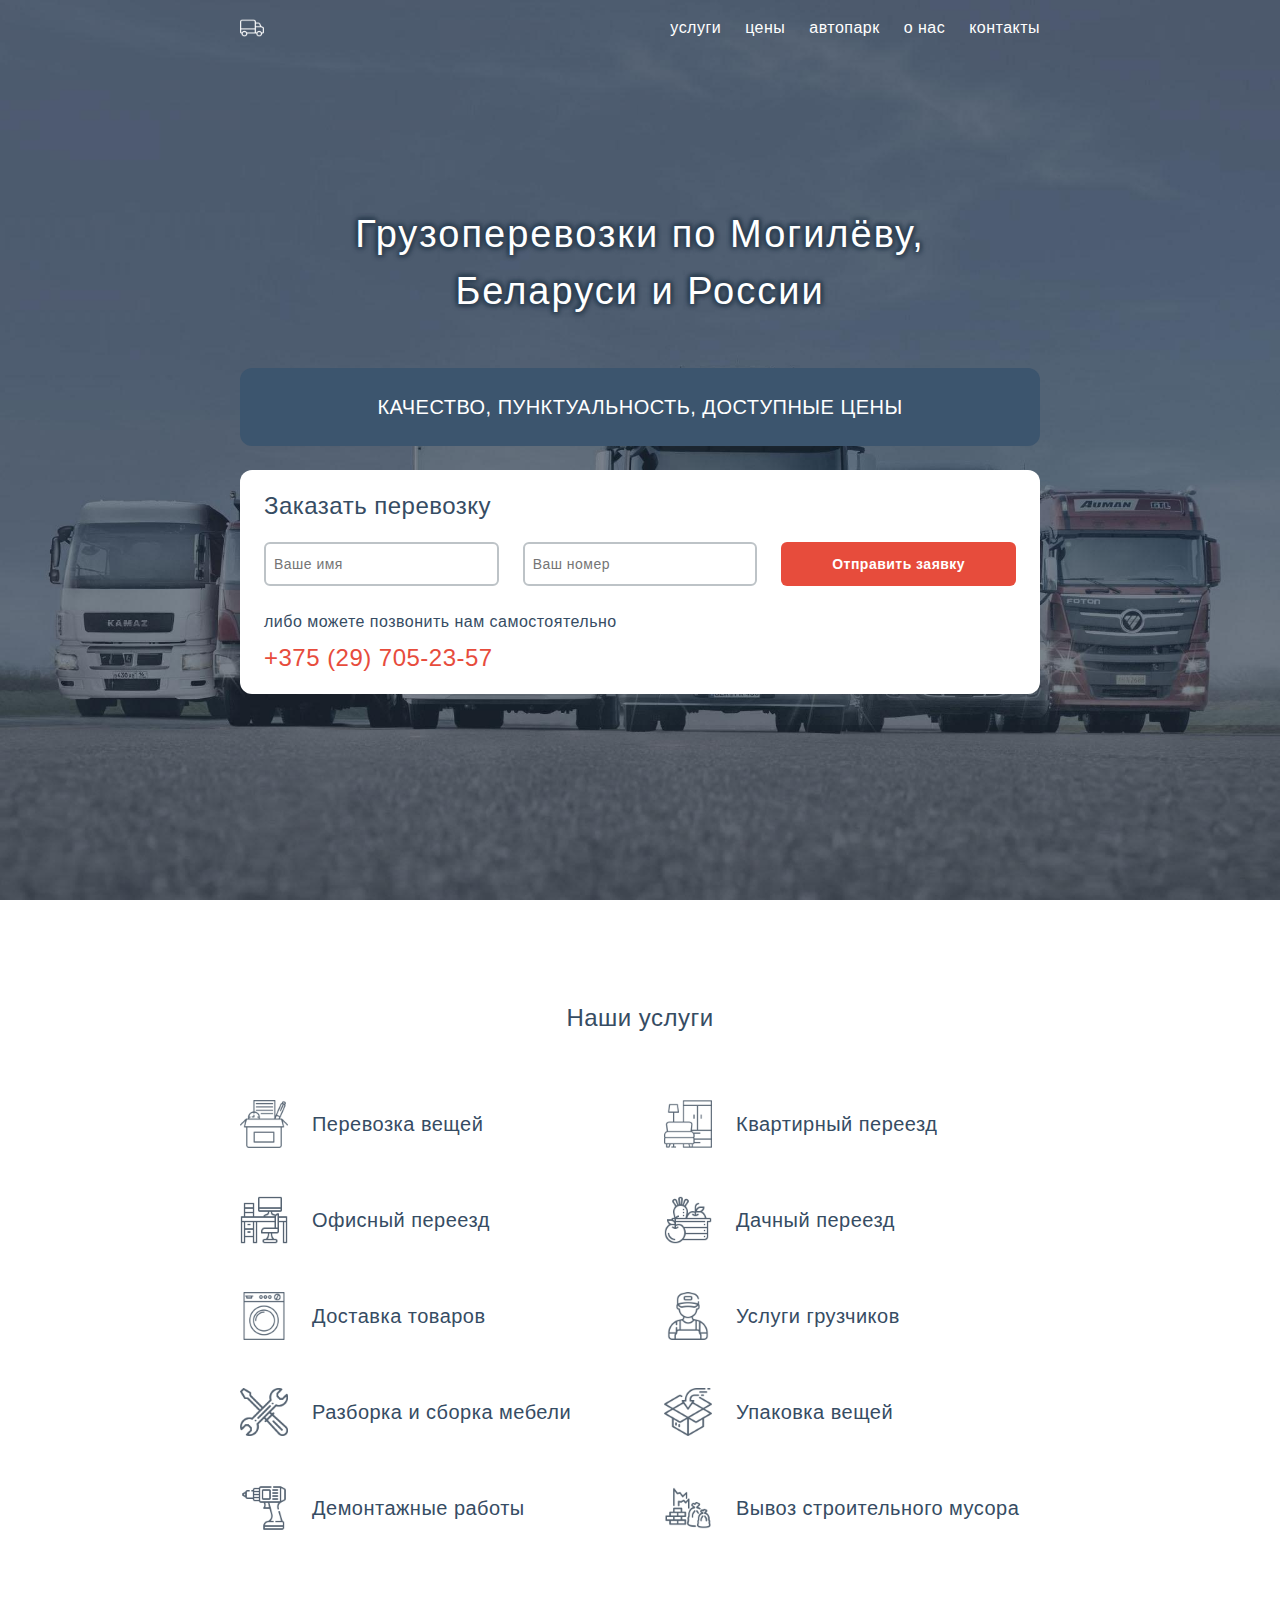
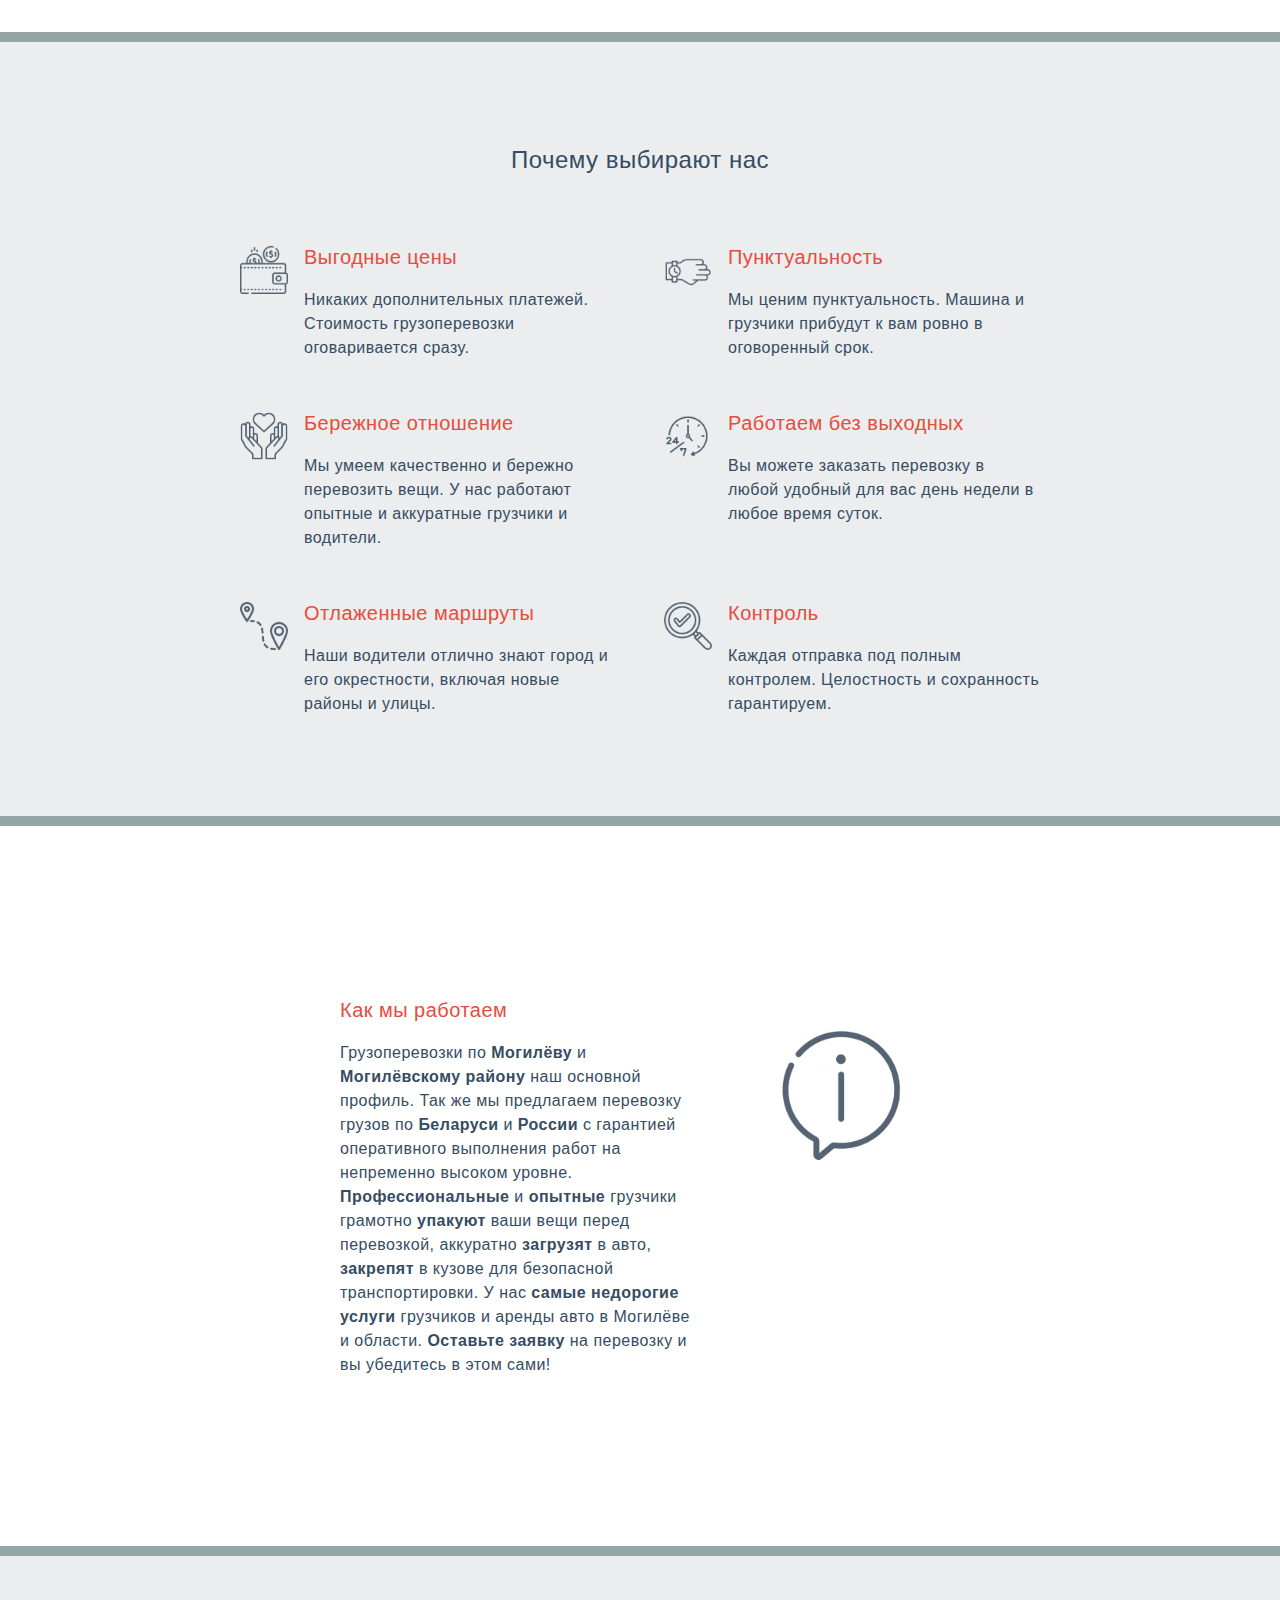
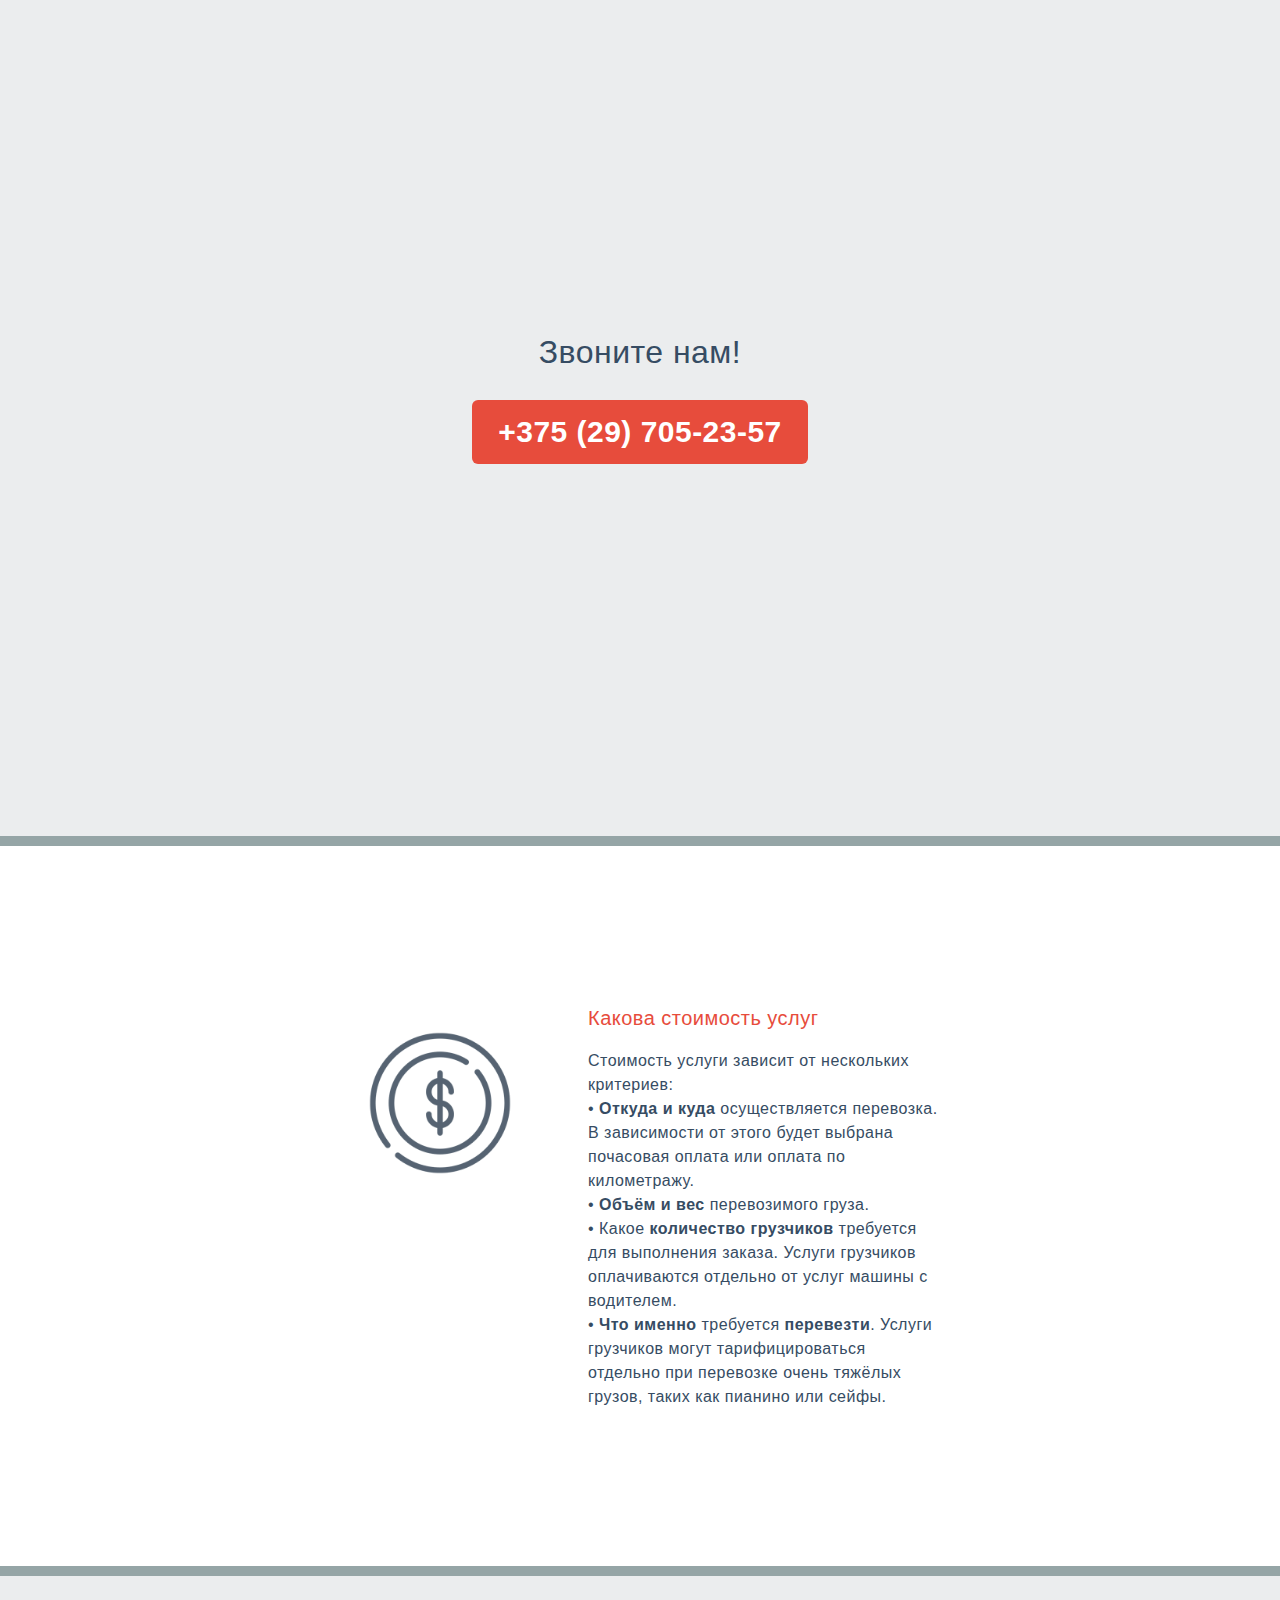
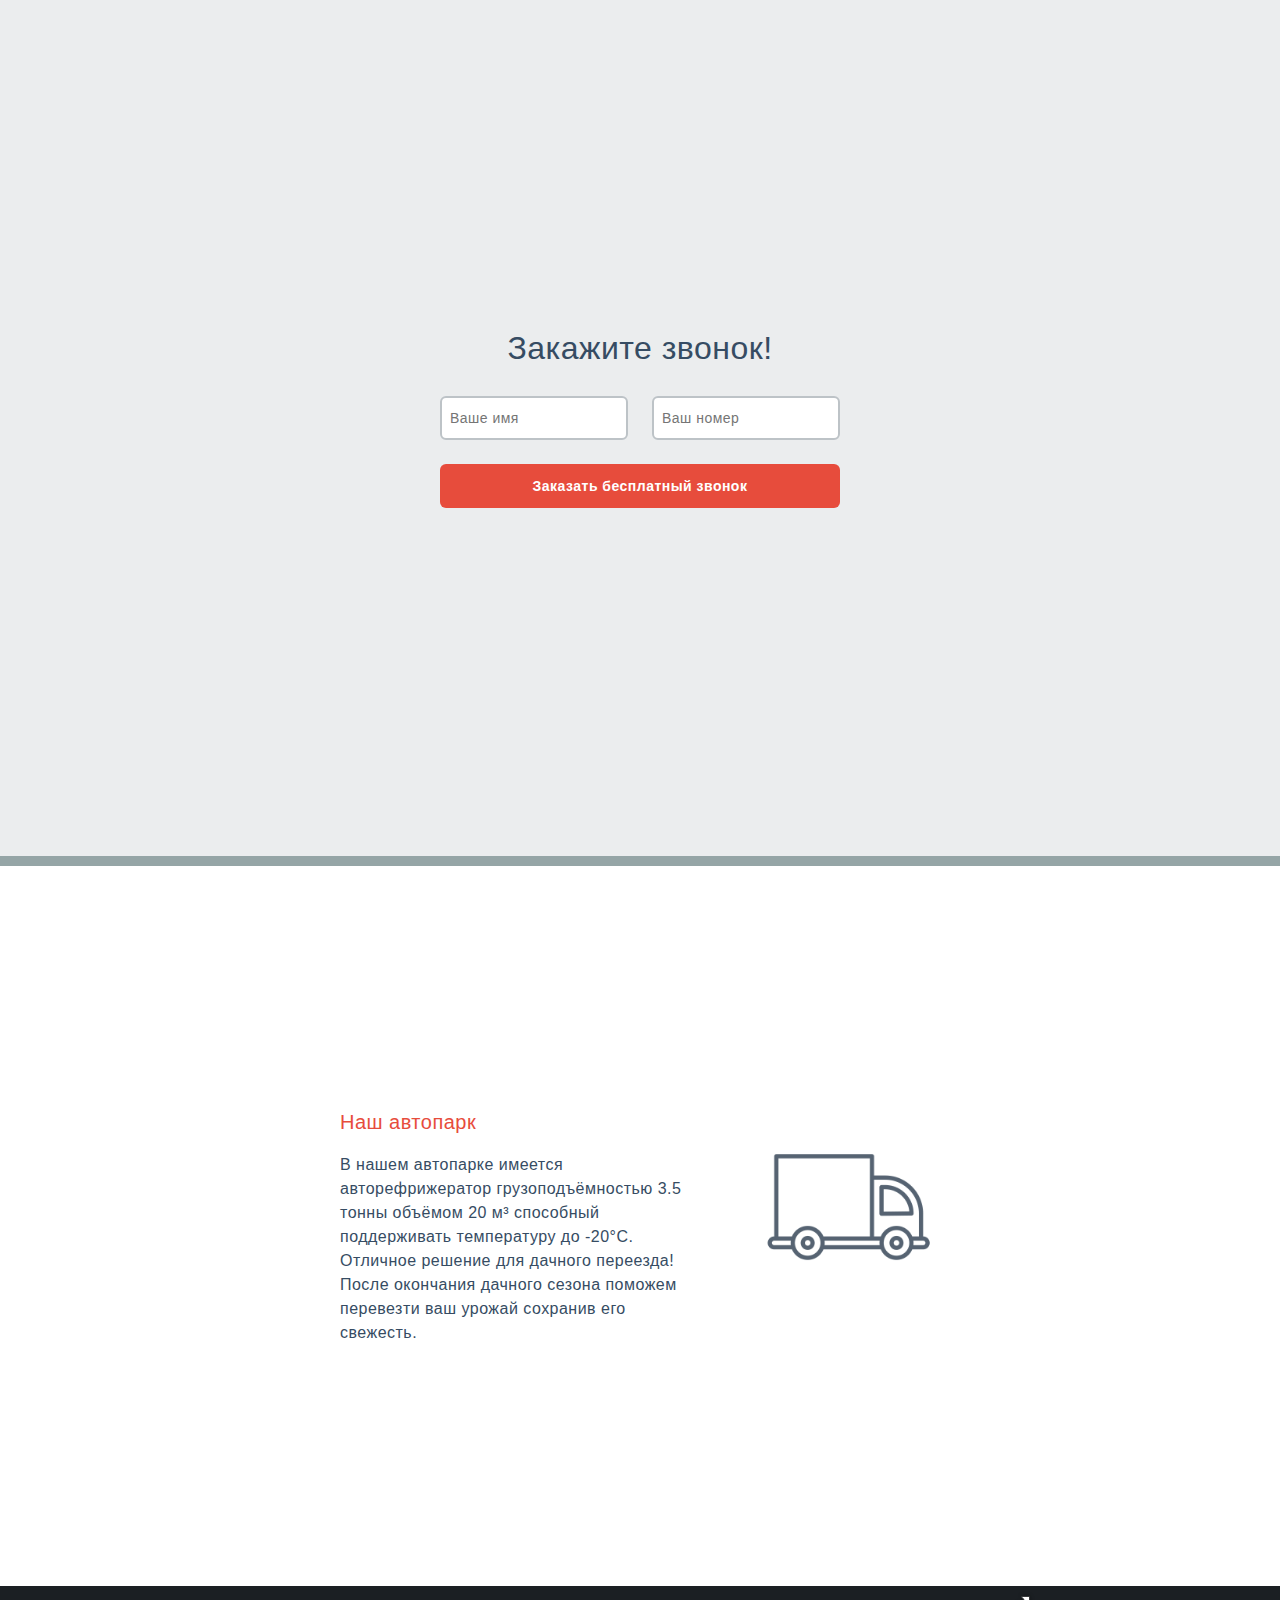
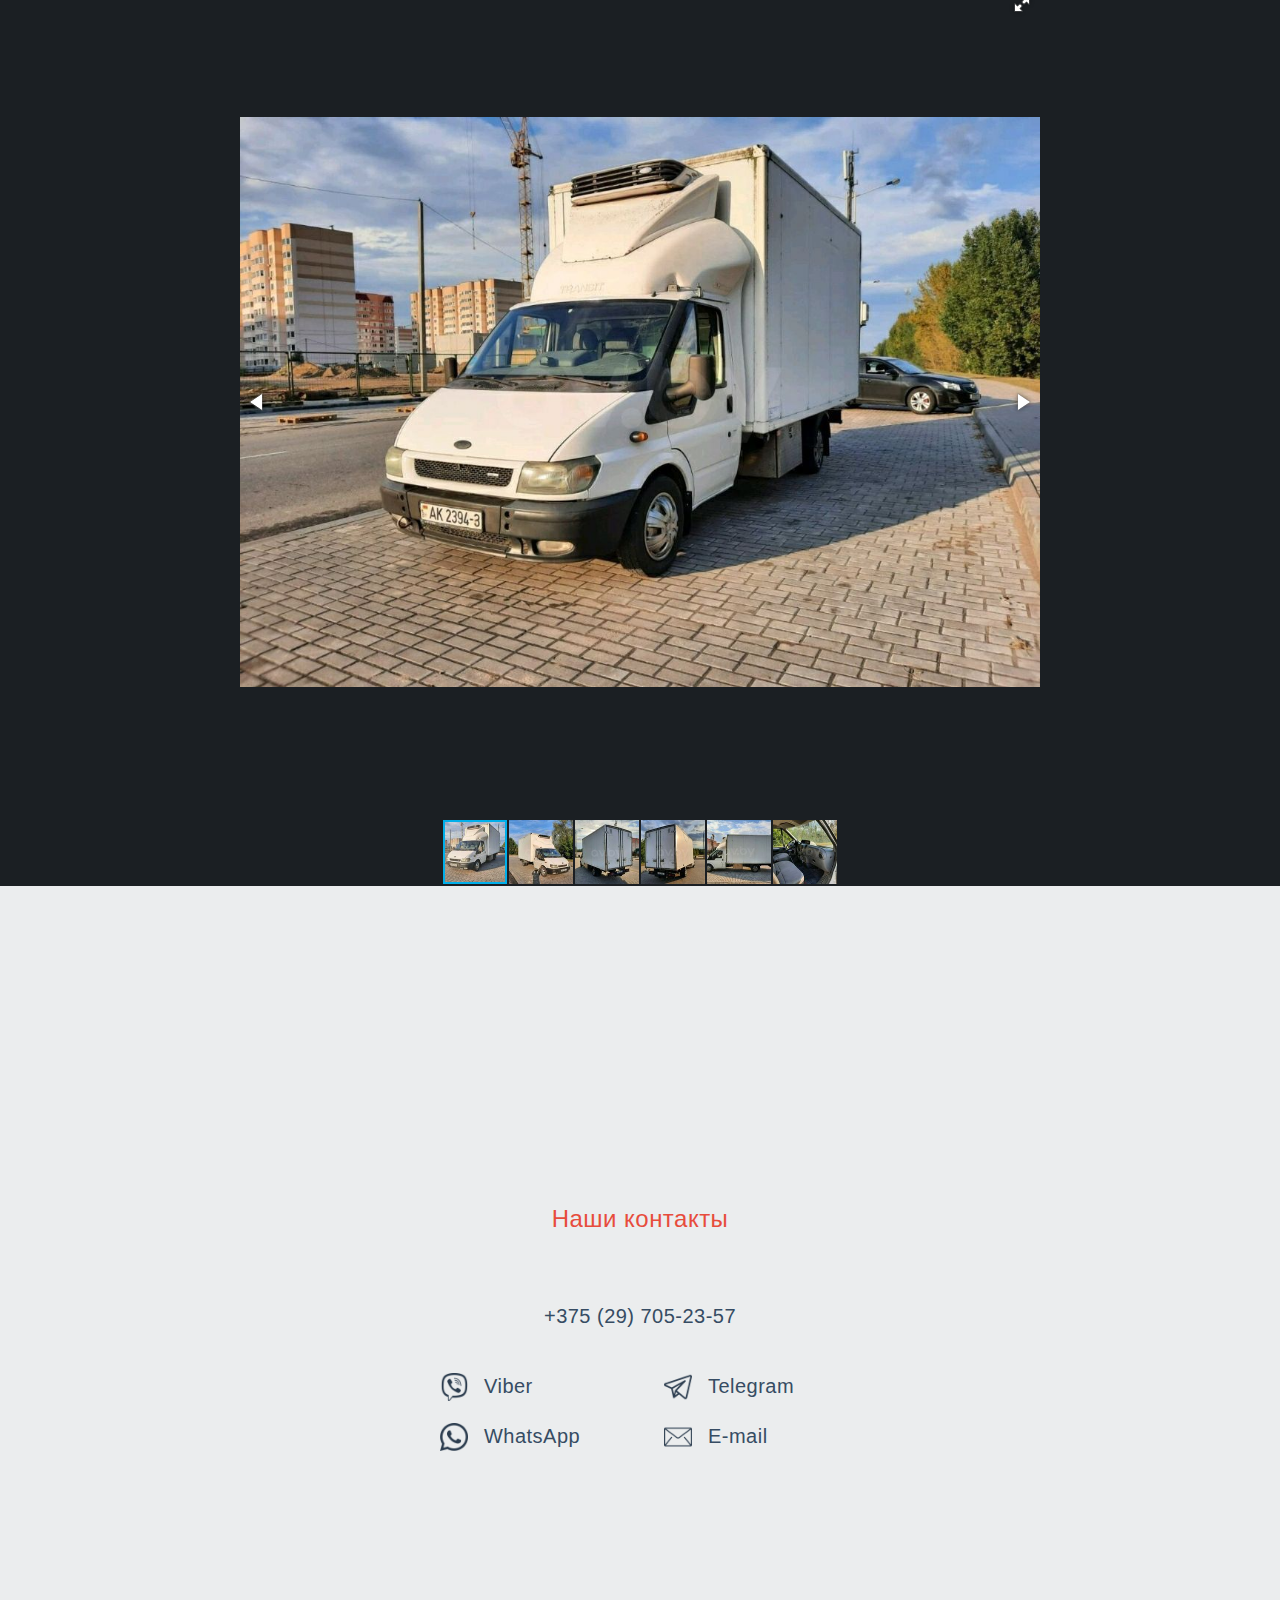
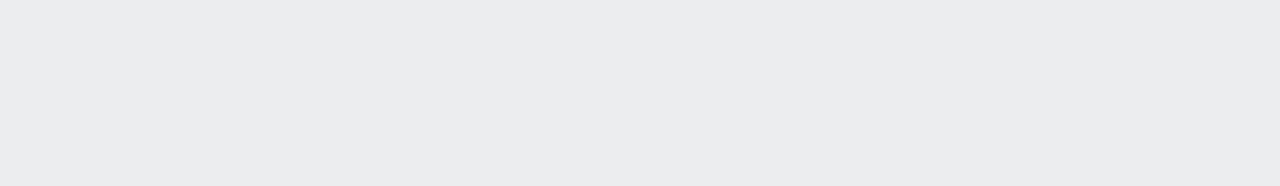
==== commit b0f1a38f: "Add files via upload" ====
--- a/index.html
+++ b/index.html
@@ -358,7 +358,7 @@
 
           <div class="cell">
             <a href="https://t.me/+375297052357"><img src="./img/icons/scl/7391260.png">Telegram</a>
-            <a href="mailto:gruz.express.at.by@gmail.com"><img src="./img/icons/scl/5546394.png">E-mail</a>
+            <a href="mailto:gruz-express.by@mail.ru"><img src="./img/icons/scl/5546394.png">E-mail</a>
           </div>
         </div>
 
--- a/css/style.css
+++ b/css/style.css
@@ -748,7 +748,7 @@
 
 
 .contacts {
-    max-width: 600px;
+    max-width: 400px;
     margin: 0 auto;
     text-align: center;
 }
@@ -789,7 +789,7 @@
     text-align: left;
 }
 
-@media (max-width: 600px) {
+@media (max-width: 400px) {
 .cells-50 {
     grid-template-columns: repeat(1, 1fr);
 }
@@ -806,7 +806,7 @@
 }
 }
 
-@media (max-width: 400px) {
+@media (max-width: 320px) {
 .contacts {
     width: 100%;
 }
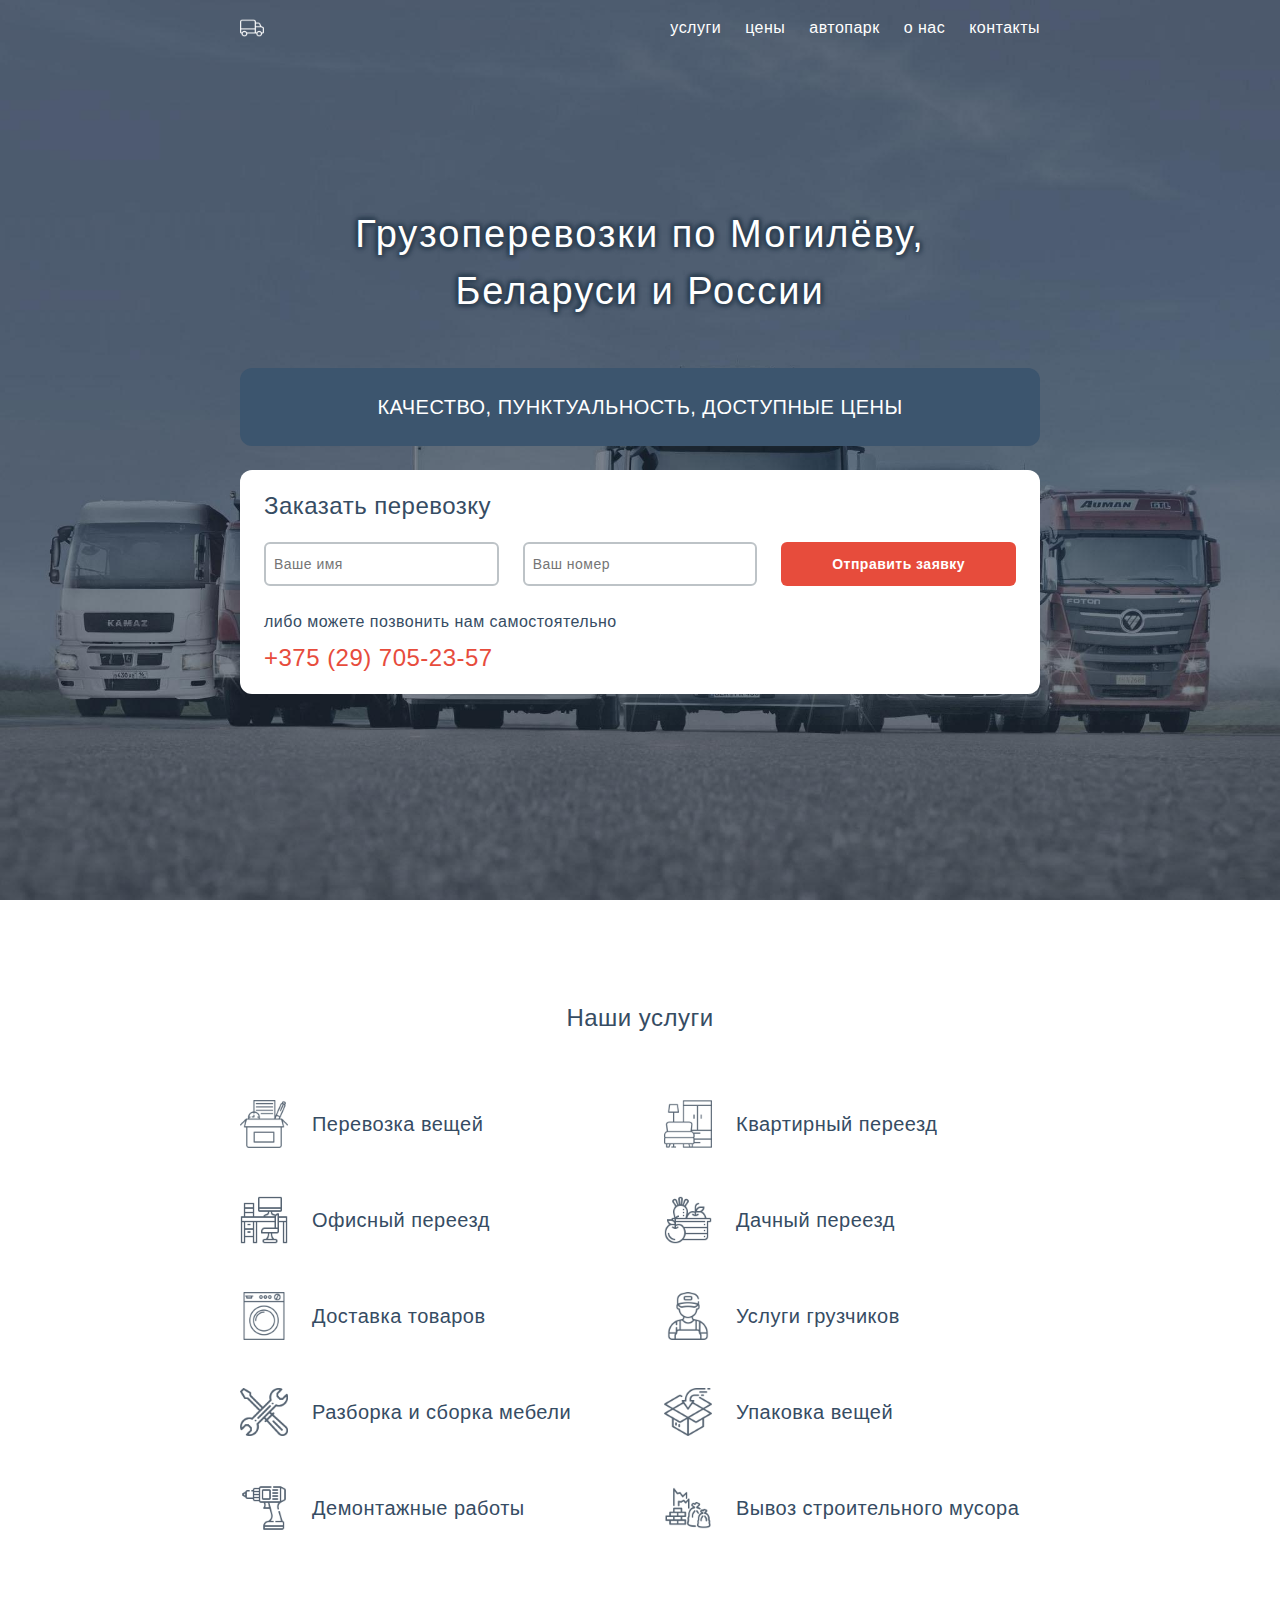
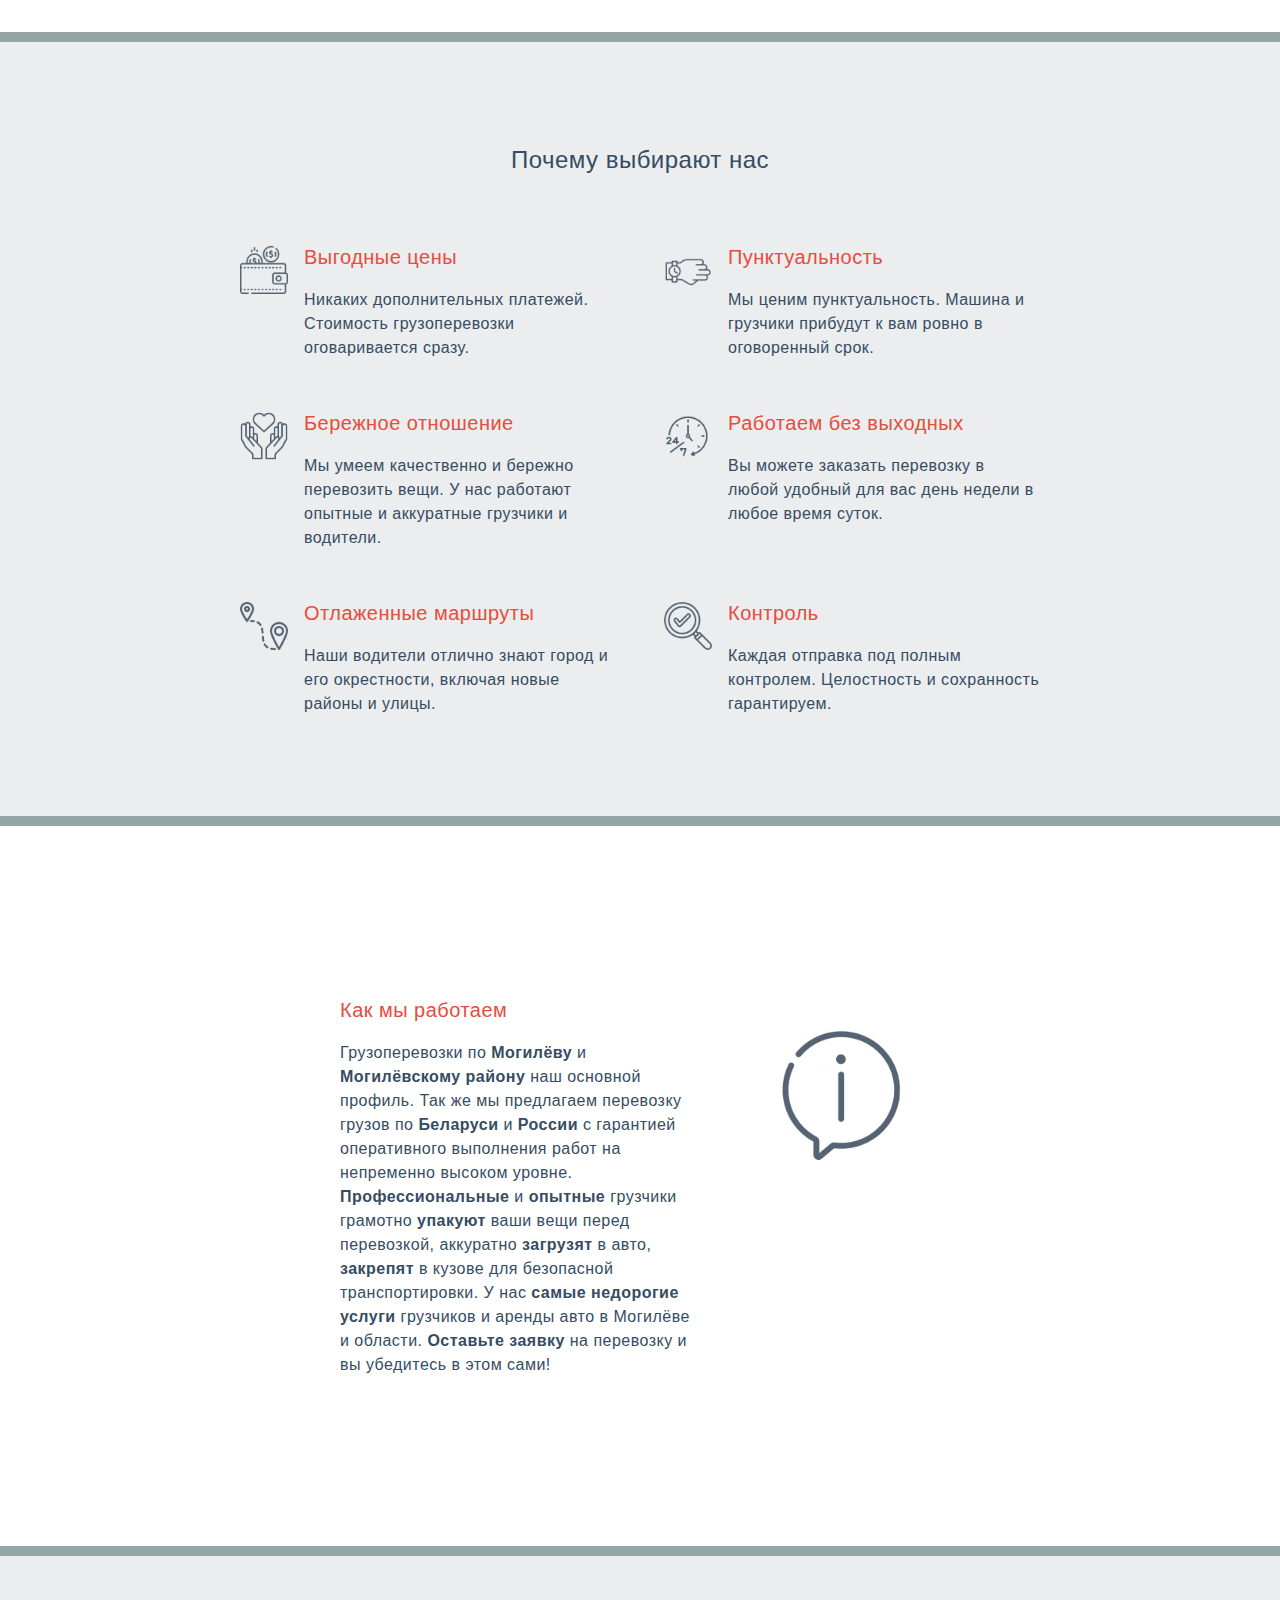
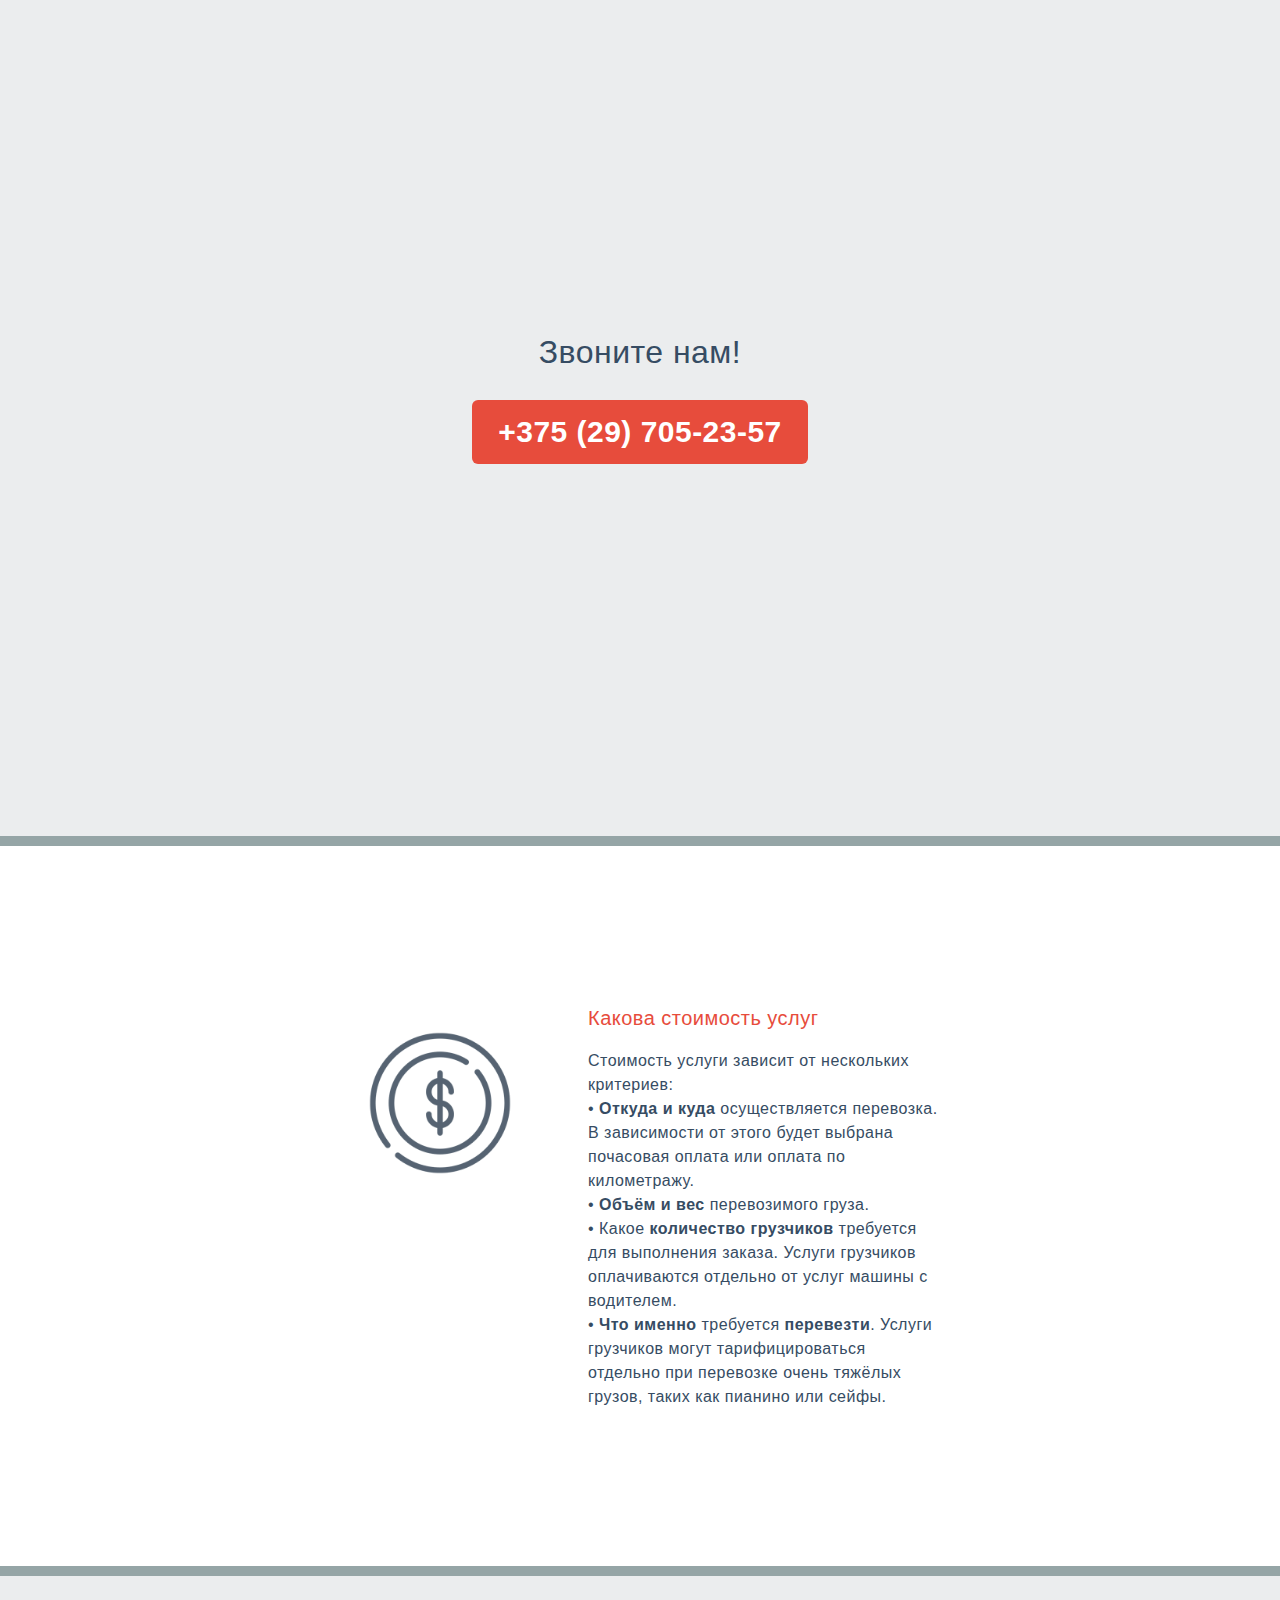
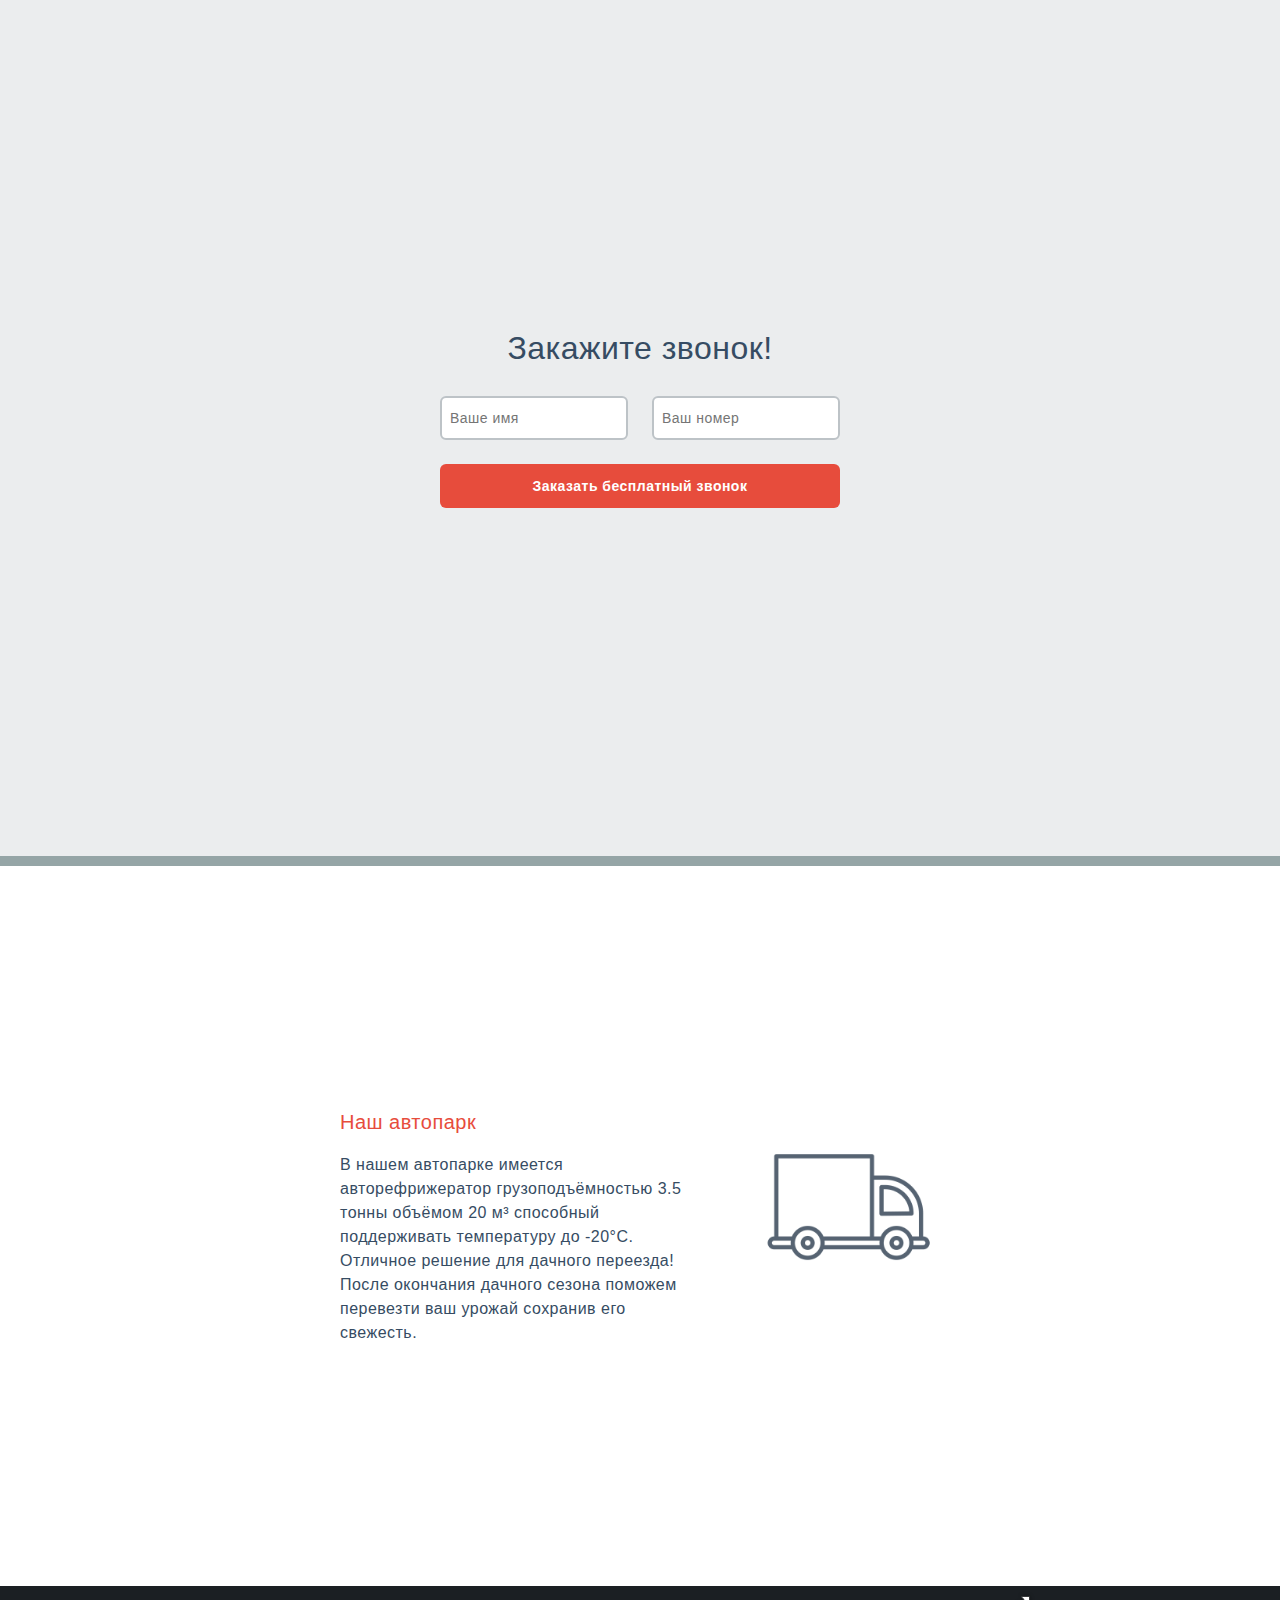
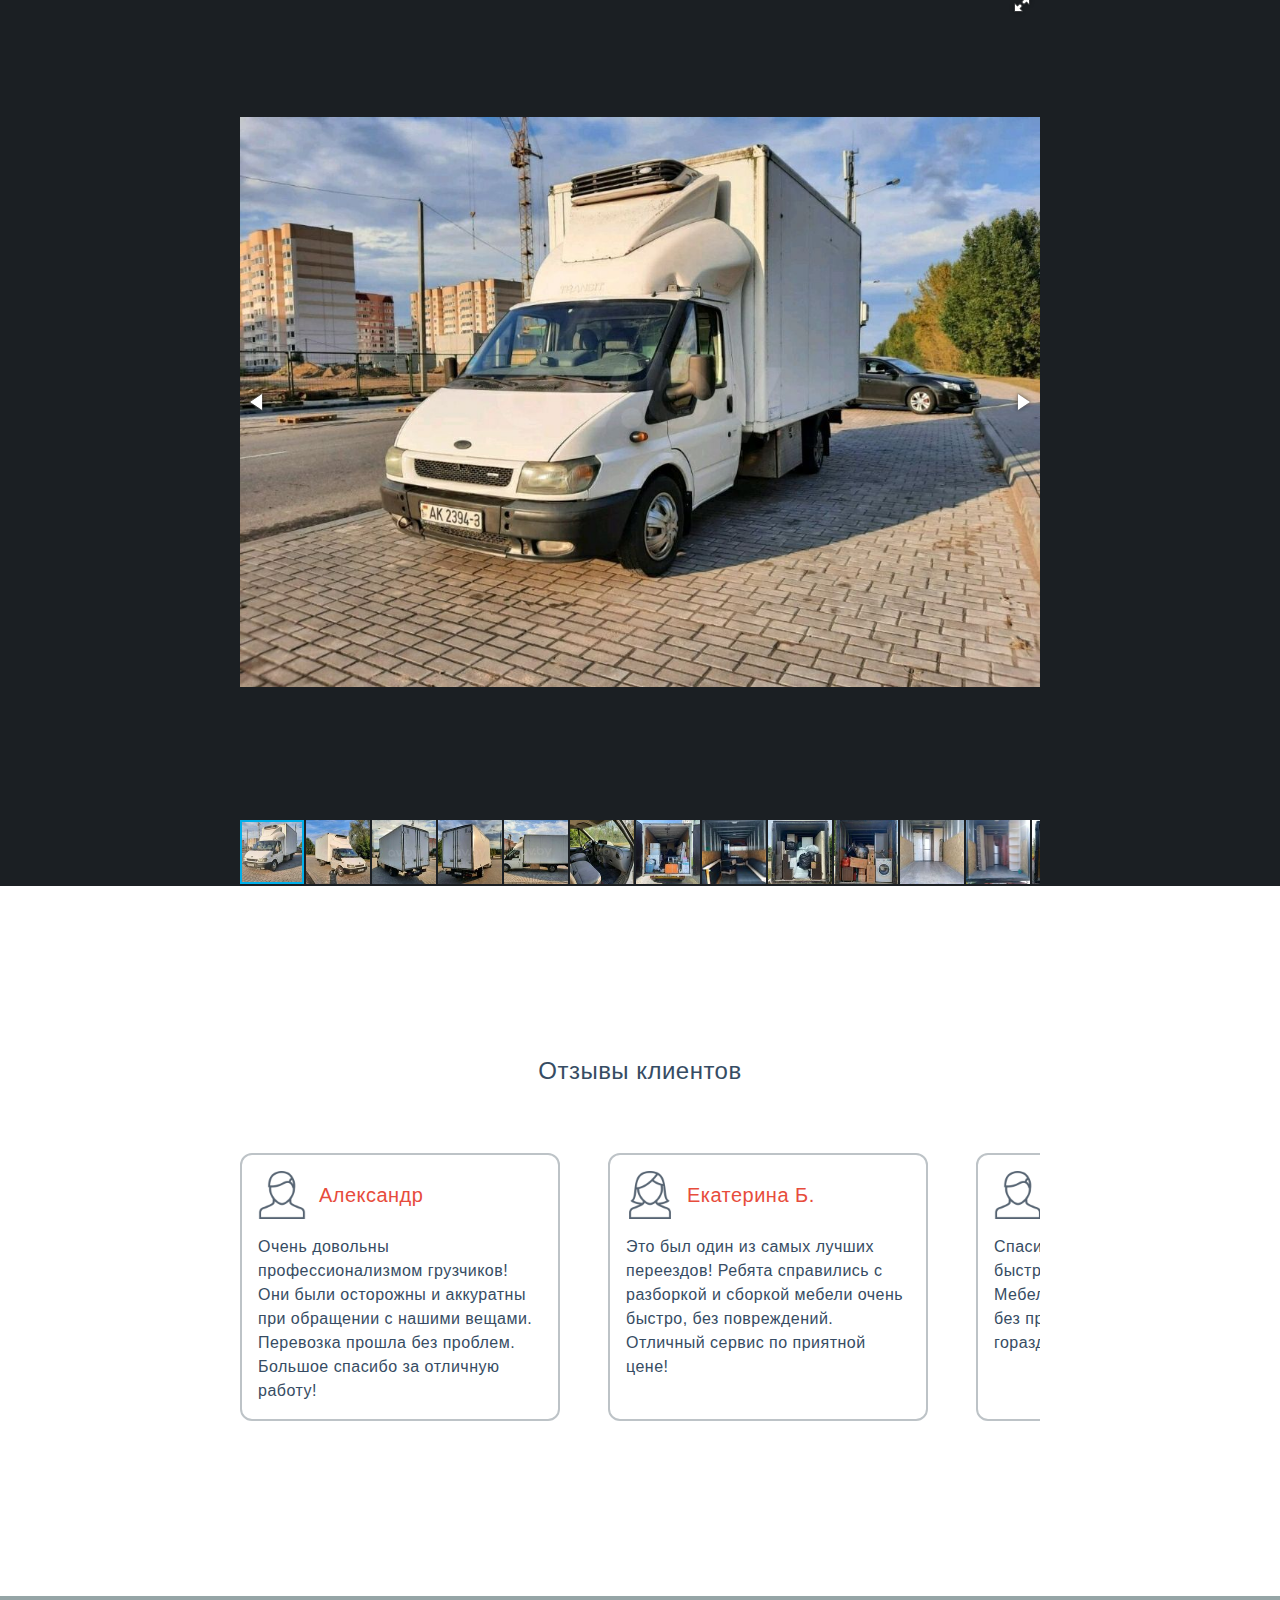
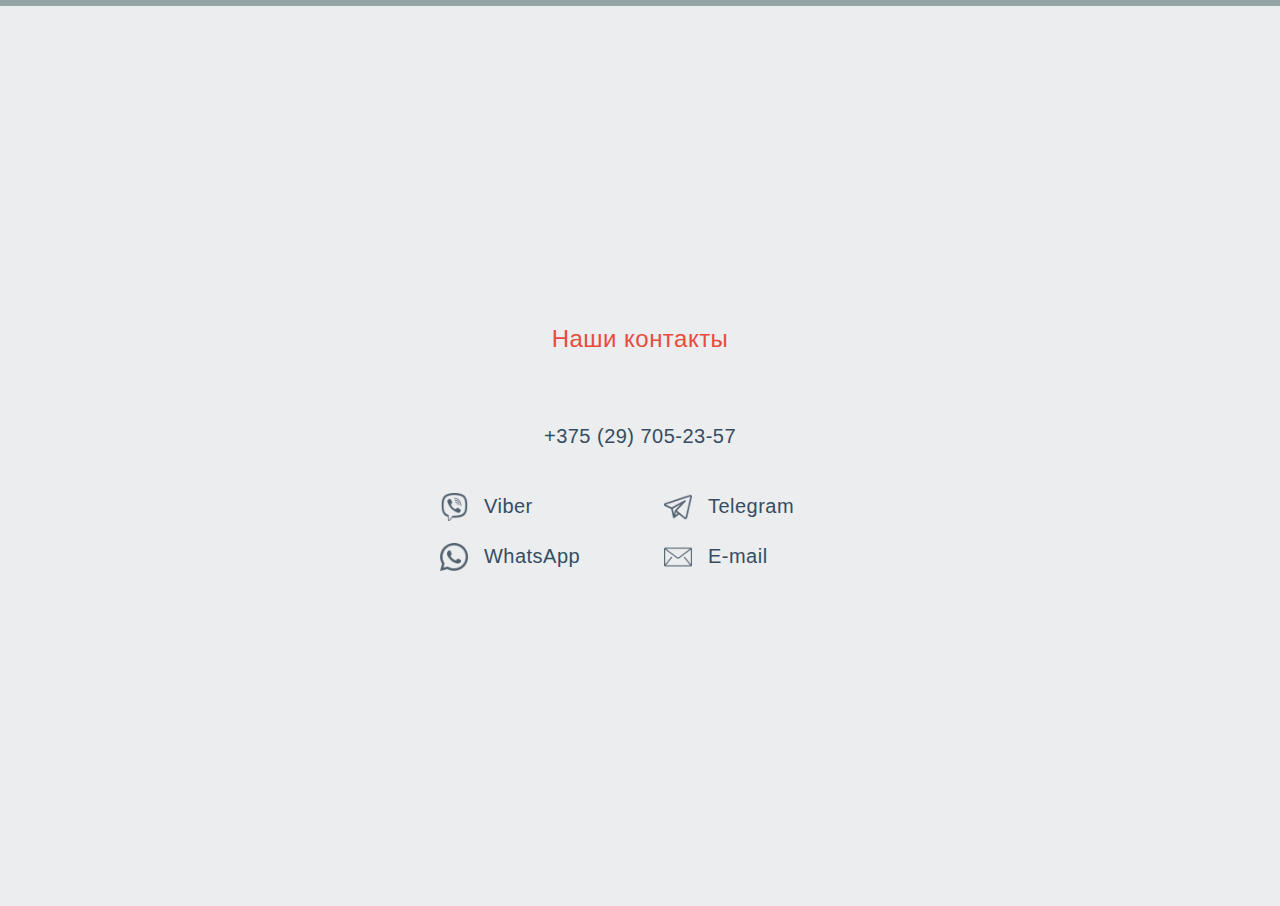
==== commit 6bba0d54: "Add files via upload" ====
--- a/index.html
+++ b/index.html
@@ -333,7 +333,80 @@
 <a href="./img/photo/05.jpg" data-thumb="./img/photo/thumbs/05.jpg"></a>
 <a href="./img/photo/06.jpg" data-thumb="./img/photo/thumbs/06.jpg"></a>
 
+<a href="./img/photo/e01.jpg" data-thumb="./img/photo/thumbs/e01.jpg"></a>
+<a href="./img/photo/e02.jpg" data-thumb="./img/photo/thumbs/e02.jpg"></a>
+<a href="./img/photo/e03.jpg" data-thumb="./img/photo/thumbs/e03.jpg"></a>
+<a href="./img/photo/e04.jpg" data-thumb="./img/photo/thumbs/e04.jpg"></a>
+<a href="./img/photo/e05.jpg" data-thumb="./img/photo/thumbs/e05.jpg"></a>
+<a href="./img/photo/e06.jpg" data-thumb="./img/photo/thumbs/e06.jpg"></a>
+<a href="./img/photo/e07.jpg" data-thumb="./img/photo/thumbs/e07.jpg"></a>
+<a href="./img/photo/e08.jpg" data-thumb="./img/photo/thumbs/e08.jpg"></a>
+<a href="./img/photo/e09.jpg" data-thumb="./img/photo/thumbs/e09.jpg"></a>
+
 </div><!--/fotorama-->
+
+      </div>
+    </section>
+
+
+
+
+    <section id="section-reviews">
+      <div>
+
+        <h3 class="section-header">Отзывы клиентов</h3>
+
+        <div class="reviews">
+
+          <div class="review">
+            <div class="review-icon"><img src="./img/icons/286798.png" alt=""></div>
+            <div class="review-name">Александр</div>
+            <div class="review-content">Очень довольны профессионализмом грузчиков! Они были осторожны и аккуратны при обращении с нашими вещами. Перевозка прошла без проблем. Большое спасибо за отличную работу!</div>
+          </div>
+
+          <div class="review">
+            <div class="review-icon"><img src="./img/icons/286806.png" alt=""></div>
+            <div class="review-name">Екатерина Б.</div>
+            <div class="review-content">Это был один из самых лучших переездов! Ребята справились с разборкой и сборкой мебели очень быстро, без повреждений. Отличный сервис по приятной цене!</div>
+          </div>
+
+          <div class="review">
+            <div class="review-icon"><img src="./img/icons/286798.png" alt=""></div>
+            <div class="review-name">Константин</div>
+            <div class="review-content">Спасибо команде грузчиков за быструю и качественную работу. Мебель была разобрана и собрана без проблем. Переезд прошел гораздо быстрее, чем мы ожидали!</div>
+          </div>
+
+          <div class="review">
+            <div class="review-icon"><img src="./img/icons/286798.png" alt=""></div>
+            <div class="review-name">Николай А.</div>
+            <div class="review-content">Приятно удивлены скоростью и организацией переезда. Ребята справились с разборкой и сборкой мебели очень быстро, не нанеся повреждений. Отличный сервис по разумной цене!</div>
+          </div>
+
+          <div class="review">
+            <div class="review-icon"><img src="./img/icons/286806.png" alt=""></div>
+            <div class="review-name">Светлана</div>
+            <div class="review-content">Очень довольны услугами компании по переезду! Грузчики работали быстро и аккуратно, все вещи были упакованы тщательно. Оперативное и профессиональное обслуживание, рекомендуем!</div>
+          </div>
+
+          <div class="review">
+            <div class="review-icon"><img src="./img/icons/286806.png" alt=""></div>
+            <div class="review-name">Полина Р.</div>
+            <div class="review-content">Благодарим команду грузоперевозчиков за отличный сервис! Наш переезд прошел гладко, никаких повреждений у мебели или посуды. Ребята были вежливы и внимательны к нашим требованиям.</div>
+          </div>
+
+          <div class="review">
+            <div class="review-icon"><img src="./img/icons/286798.png" alt=""></div>
+            <div class="review-name">Влад</div>
+            <div class="review-content">Отличная компания для переезда! Все было организовано на высшем уровне, отличная коммуникация перед переездом и точное соблюдение сроков. Рекомендуем эту компанию всем нашим знакомым!</div>
+          </div>
+
+          <div class="review">
+            <div class="review-icon"><img src="./img/icons/286798.png" alt=""></div>
+            <div class="review-name">Дмитрий С.</div>
+            <div class="review-content">Очень довольны профессионализмом и вежливостью персонала. Все вещи были упакованы и перевезены без повреждений. Рекомендуем эту компанию всем, кто ищет надежного партнера для переезда!</div>
+          </div>
+
+        </div>
 
       </div>
     </section>
--- a/css/style.css
+++ b/css/style.css
@@ -770,6 +770,7 @@
     width: 1.4em;
     vertical-align: bottom;
     margin-right: 0.8em;
+    opacity: 0.8;
 }
 
 .contacts .contacts-phone img {
@@ -839,3 +840,106 @@
     text-align: center;
     font-size: 28px;
 }
+
+
+
+
+#section-reviews {
+    border: 10px solid #95a5a6;
+    border-left: 0;
+    border-right: 0;
+    border-top: 0;
+}
+
+
+.reviews {
+    display: flex;
+    flex-wrap: nowrap;
+    flex-direction: row;
+    gap: 48px;
+    overflow-x: auto;
+    padding-bottom: 8px;
+}
+
+.review {
+    width: 320px;
+    flex-shrink: 0;
+    position: relative;
+    padding: 16px;
+    border: 2px solid #bdc3c7;
+    border-radius: 12px;
+}
+
+.review-icon {
+    /* position: absolute; */
+    /* top: 0; */
+    /* left: 0; */
+    display: inline-block;
+    vertical-align: middle;
+    margin-right: 8px;
+}
+
+.review-icon > img {
+    width: 48px;
+    height: auto;
+    display: block;
+    opacity: 0.8;
+}
+
+.review-name {
+    /* position: absolute; */
+    /* top: 0; */
+    /* left: 64px; */
+    /* line-height: 48px; */
+    color: #e74c3c;
+    font-size: 20px;
+    display: inline-block;
+    vertical-align: middle;
+}
+
+.review-content {
+    margin-top: 16px;
+}
+
+
+.reviews::-webkit-scrollbar {
+  width: 12px;
+  height: 12px;
+}
+
+.reviews::-webkit-scrollbar-button {
+  width: 0;
+  height: 0;
+}
+
+.reviews::-webkit-scrollbar,
+.reviews::-webkit-scrollbar-track,
+.reviews::-webkit-scrollbar-button,
+.reviews::-webkit-scrollbar-corner {
+  background: transparent;
+}
+
+.reviews::-webkit-scrollbar-thumb {
+  min-width: 30px;
+  min-height: 30px;
+  border-radius: 6px;
+  background: #fff;
+  box-shadow: inset 0 0 5px rgba(0,0,0,.2), inset -2px -2px 5px rgba(0,0,0,.1);
+}
+
+.reviews::-webkit-scrollbar-thumb:hover {
+  background: #eee;
+}
+
+
+@media (max-width: 360px) {
+.review {
+    width: 300px;
+}
+}
+
+@media (max-width: 340px) {
+.review {
+    width: 280px;
+}
+}
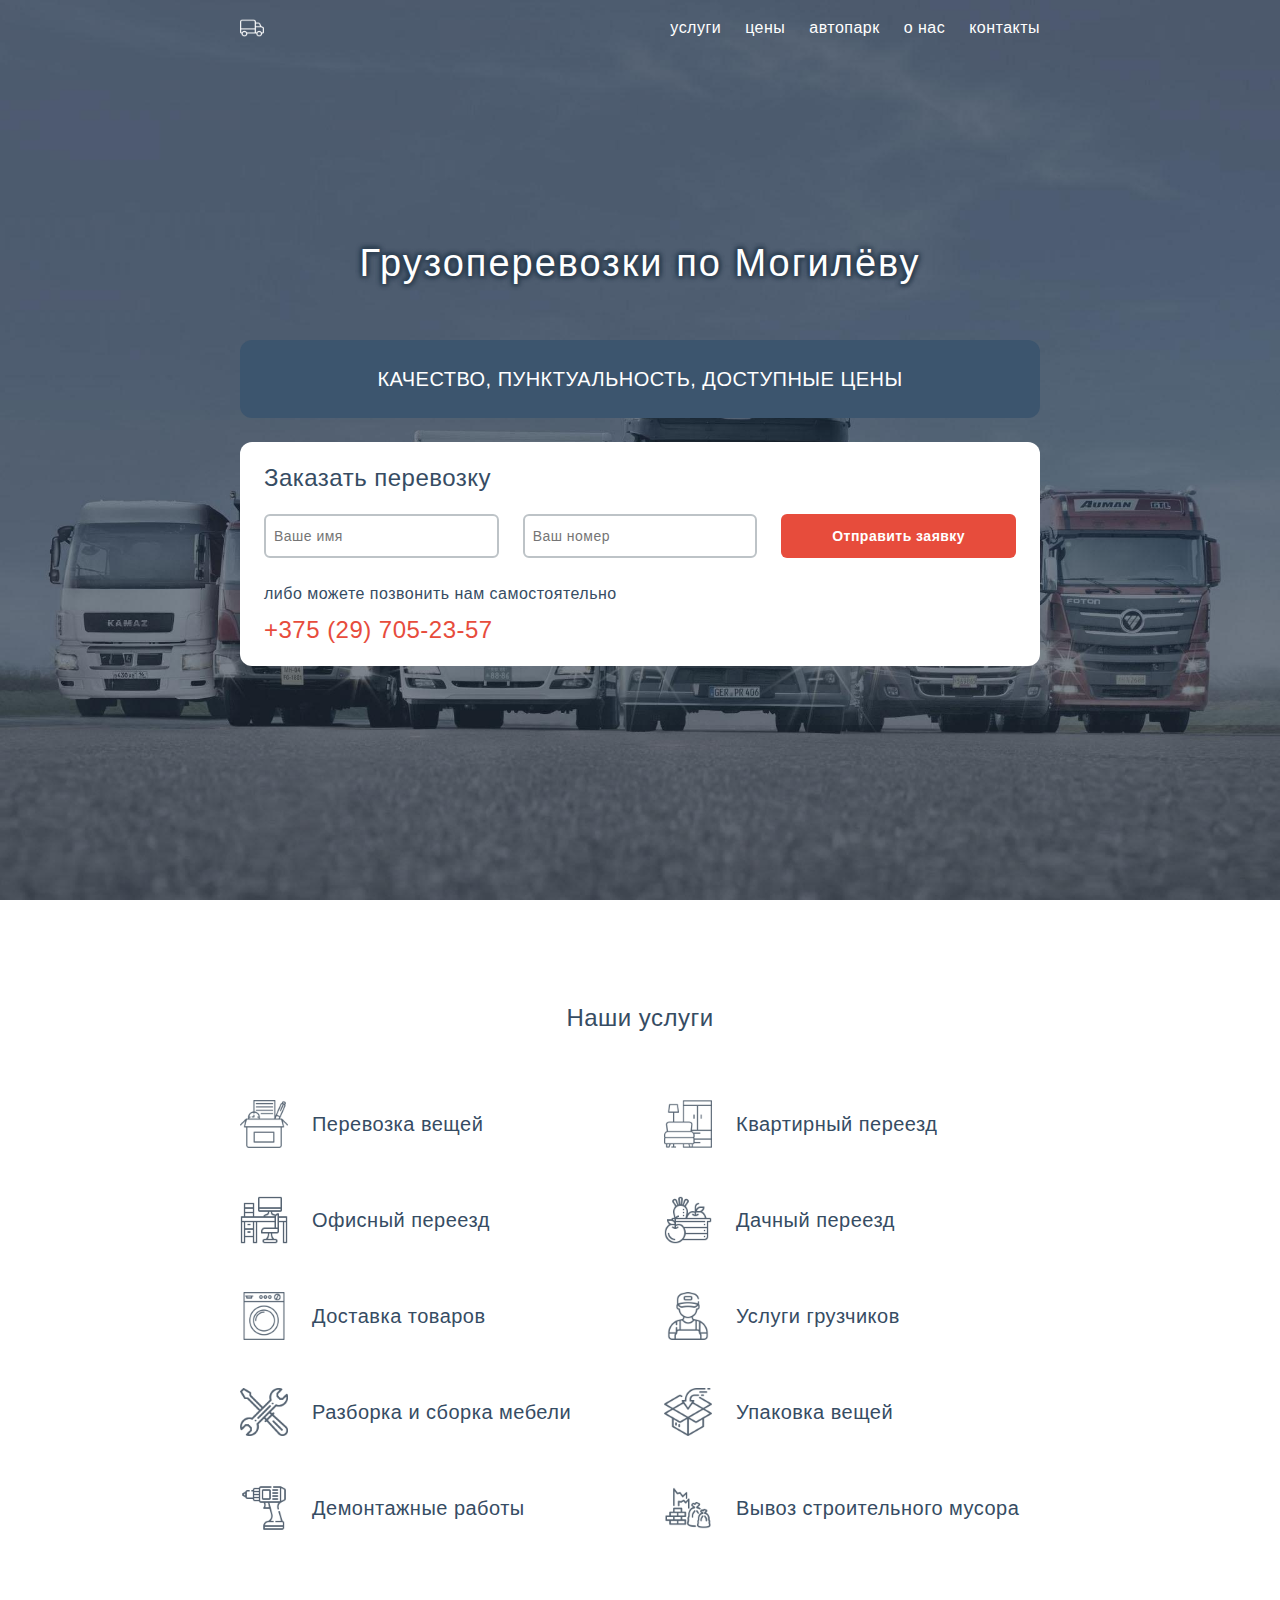
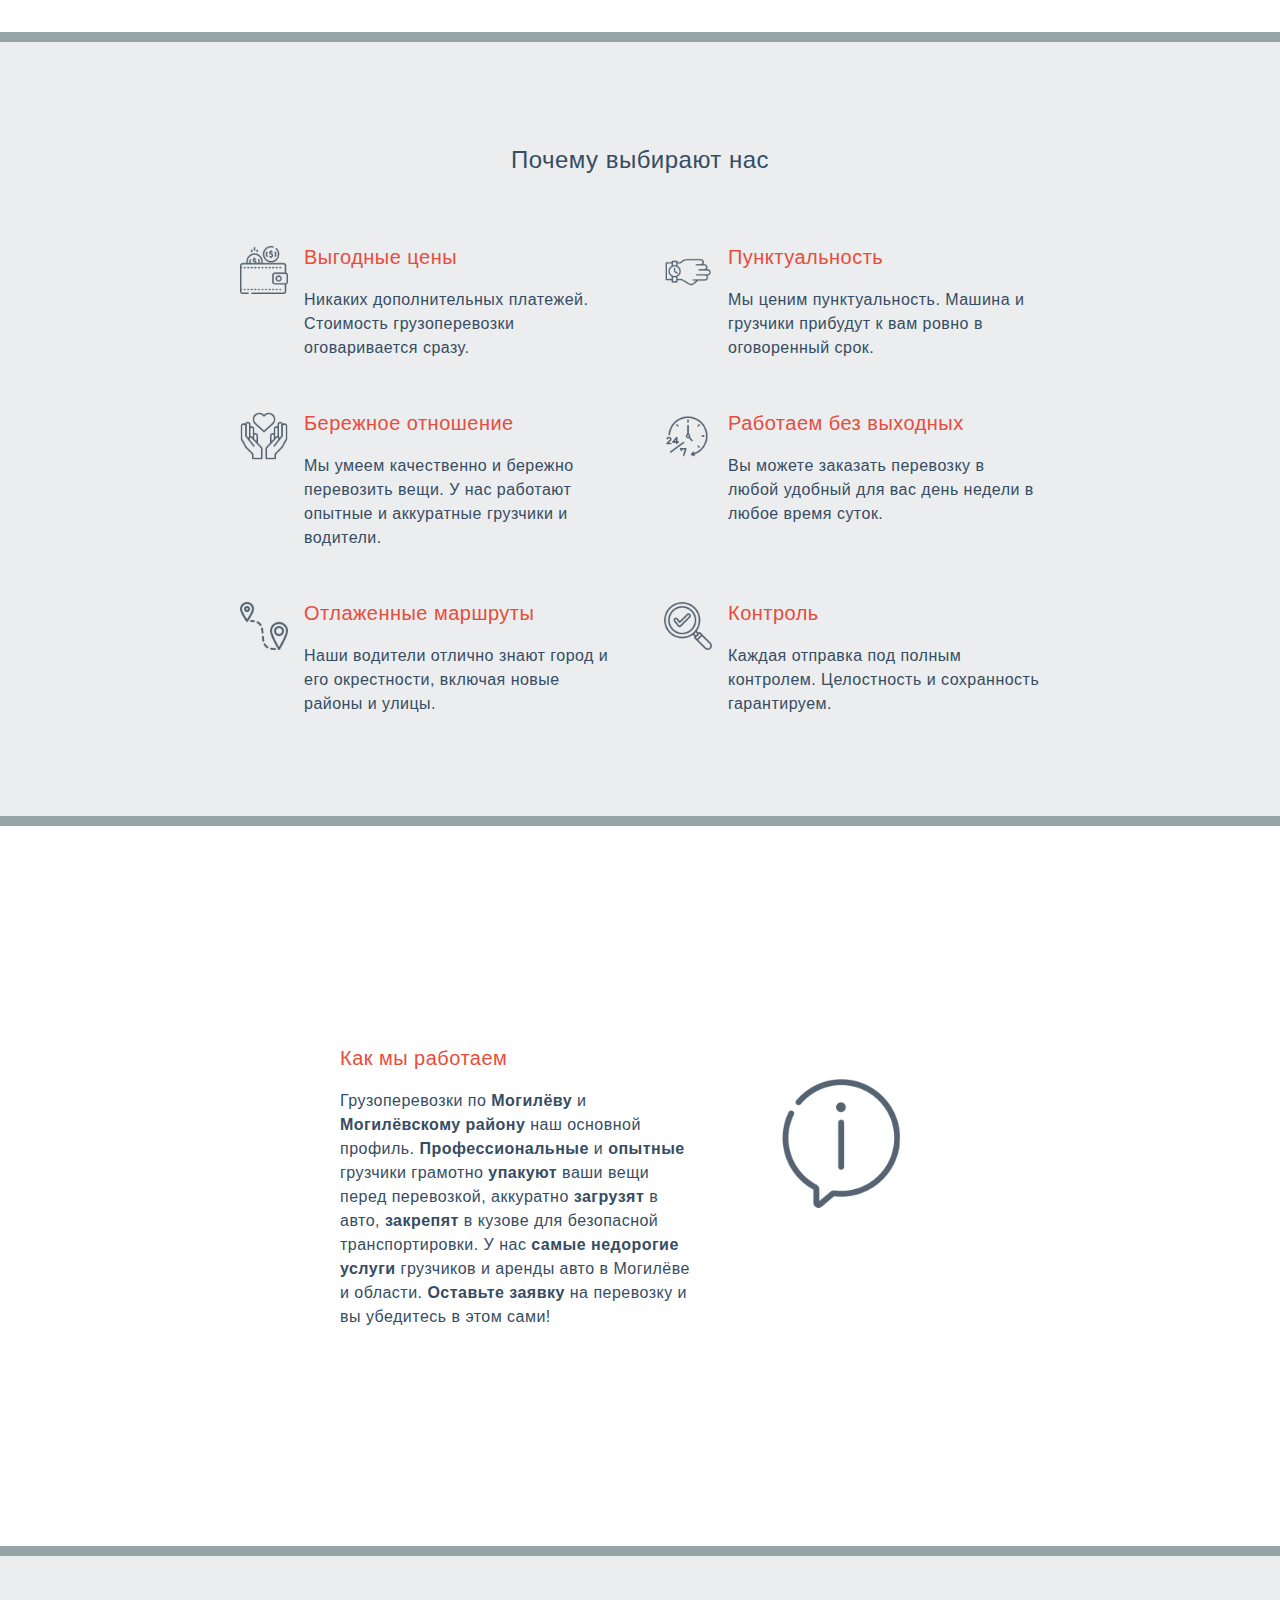
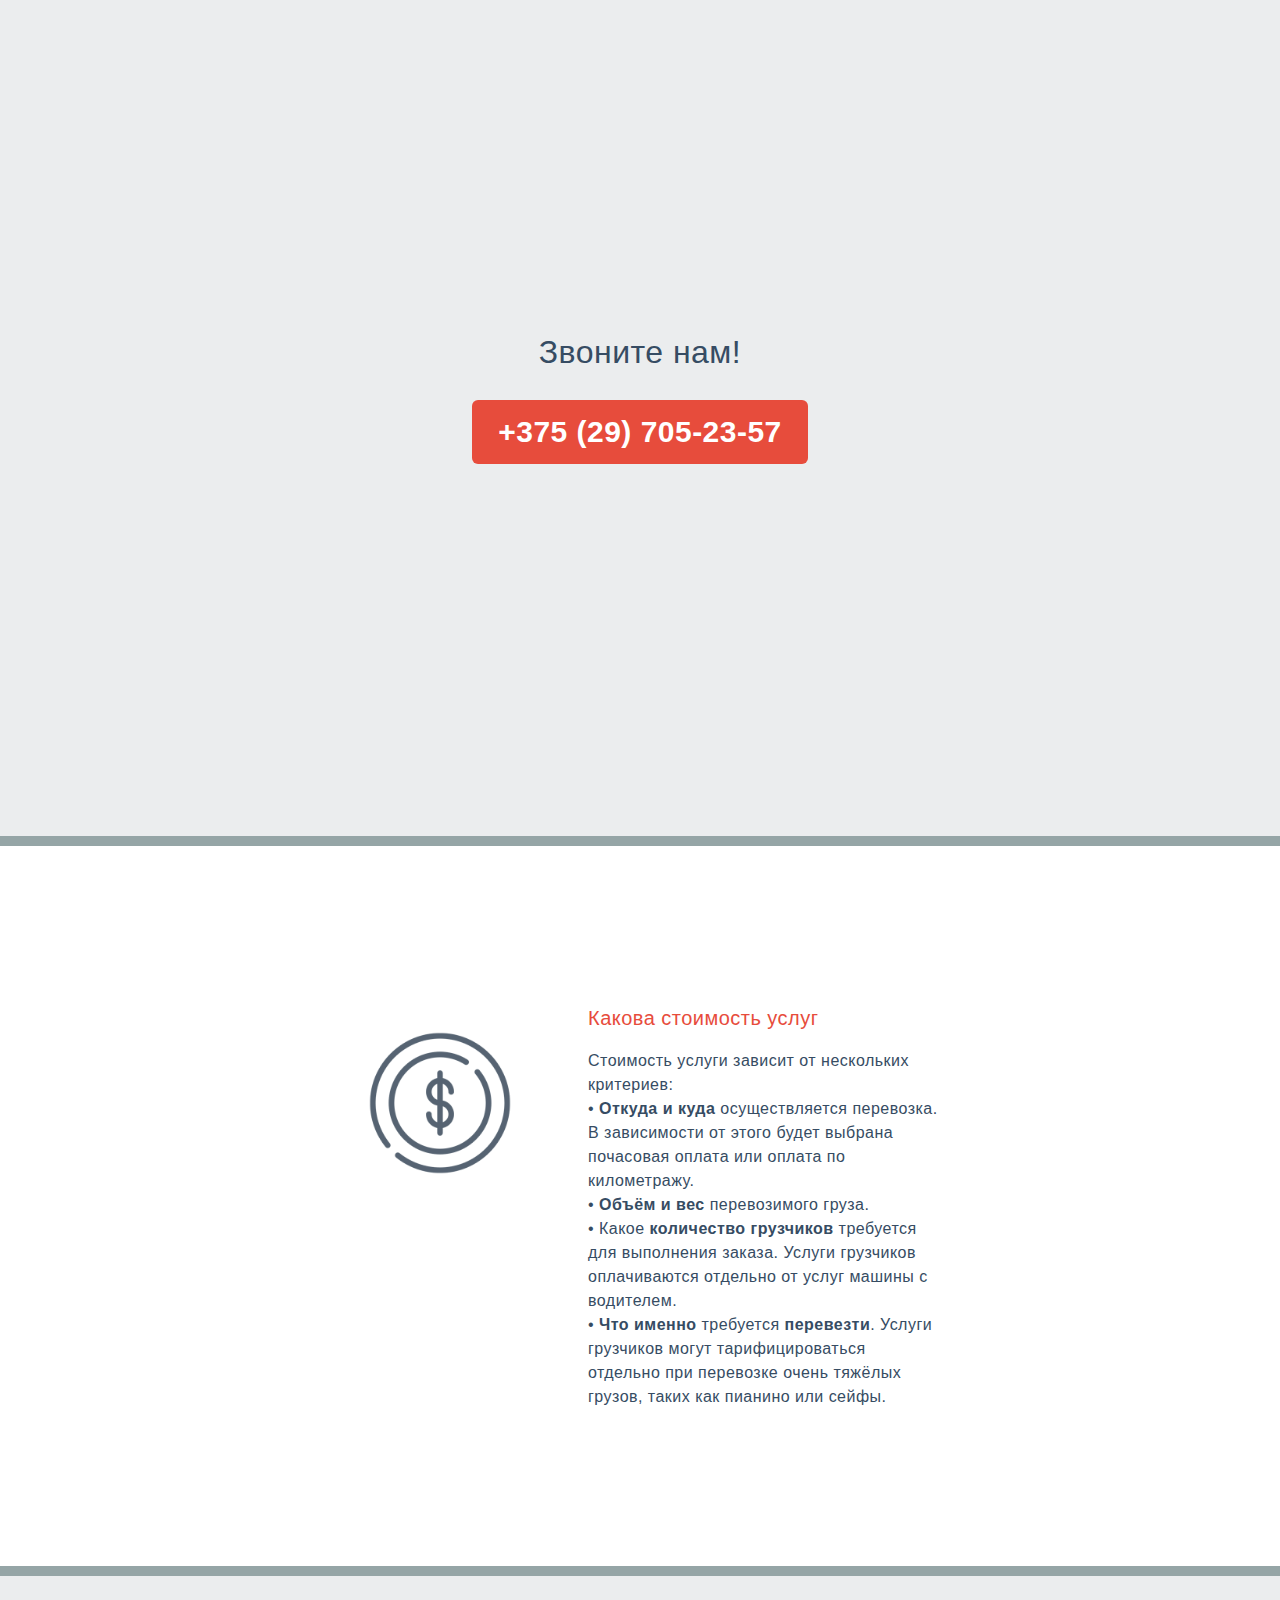
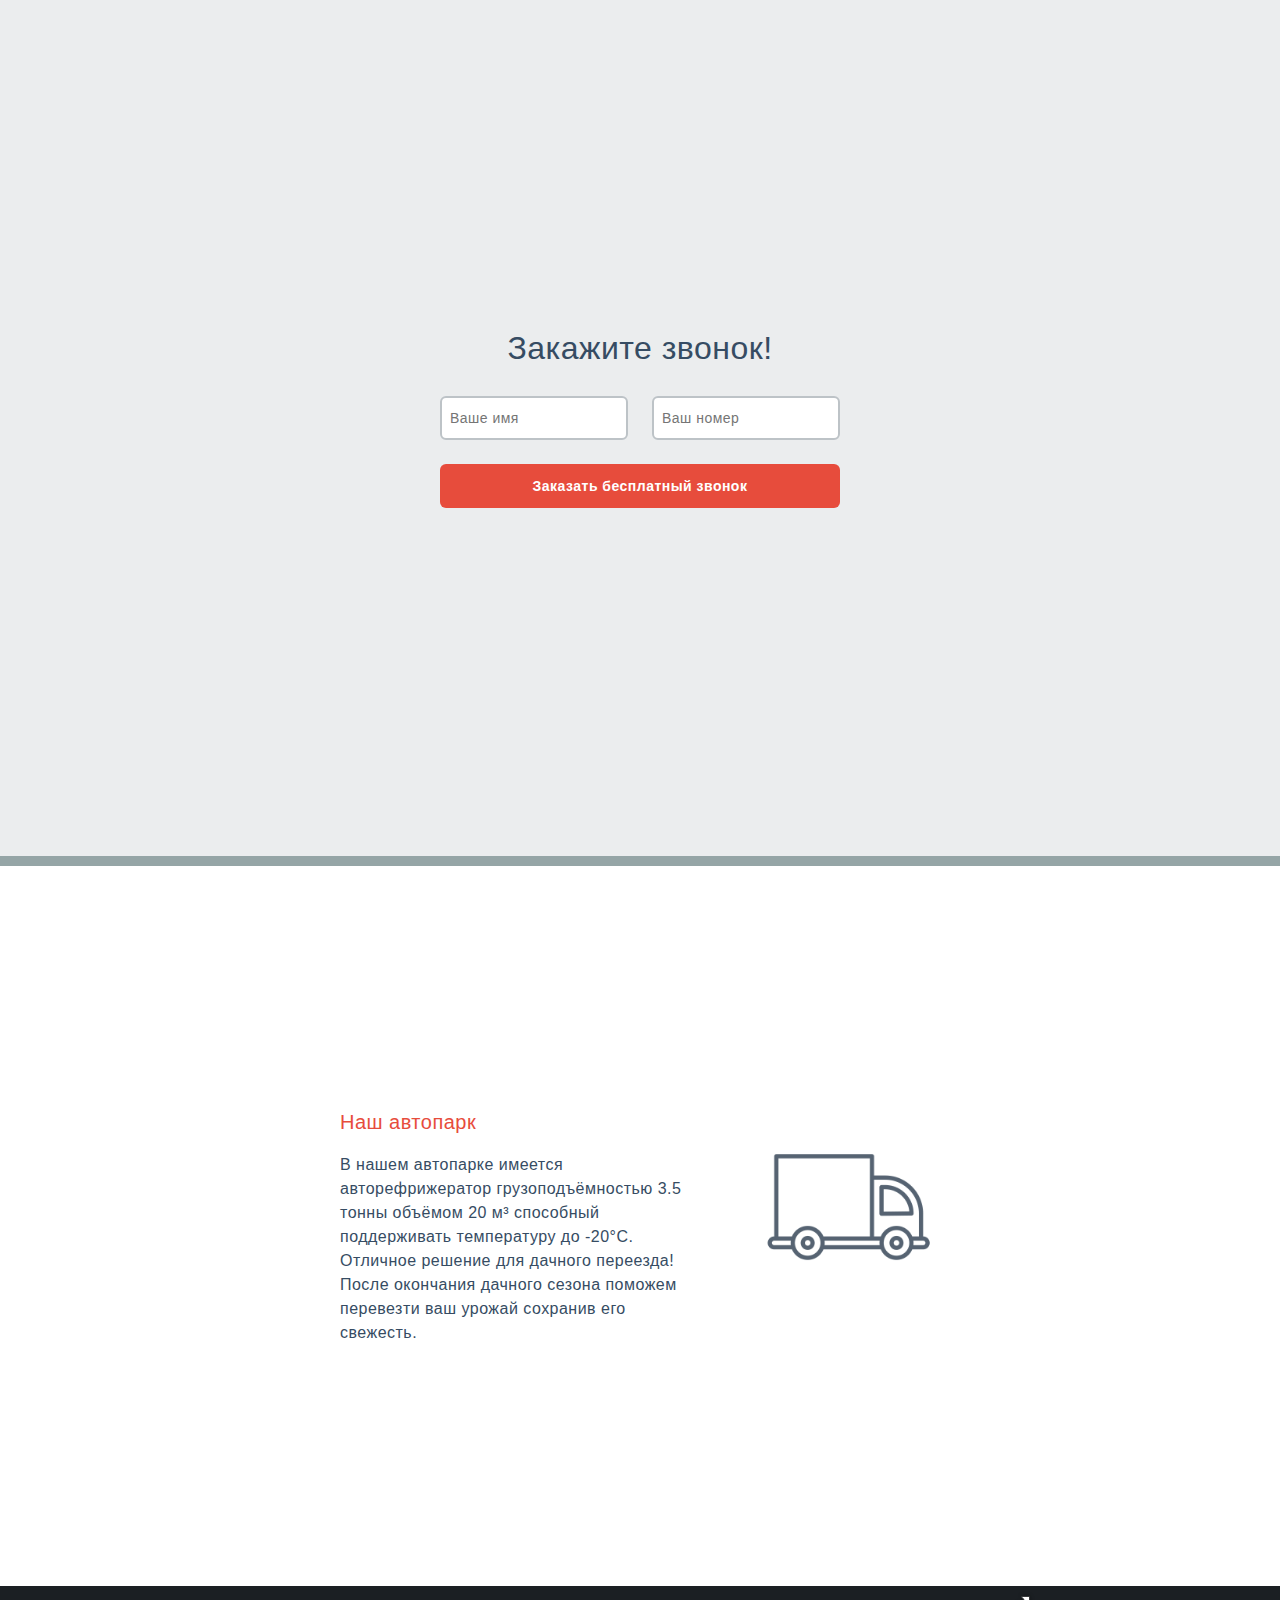
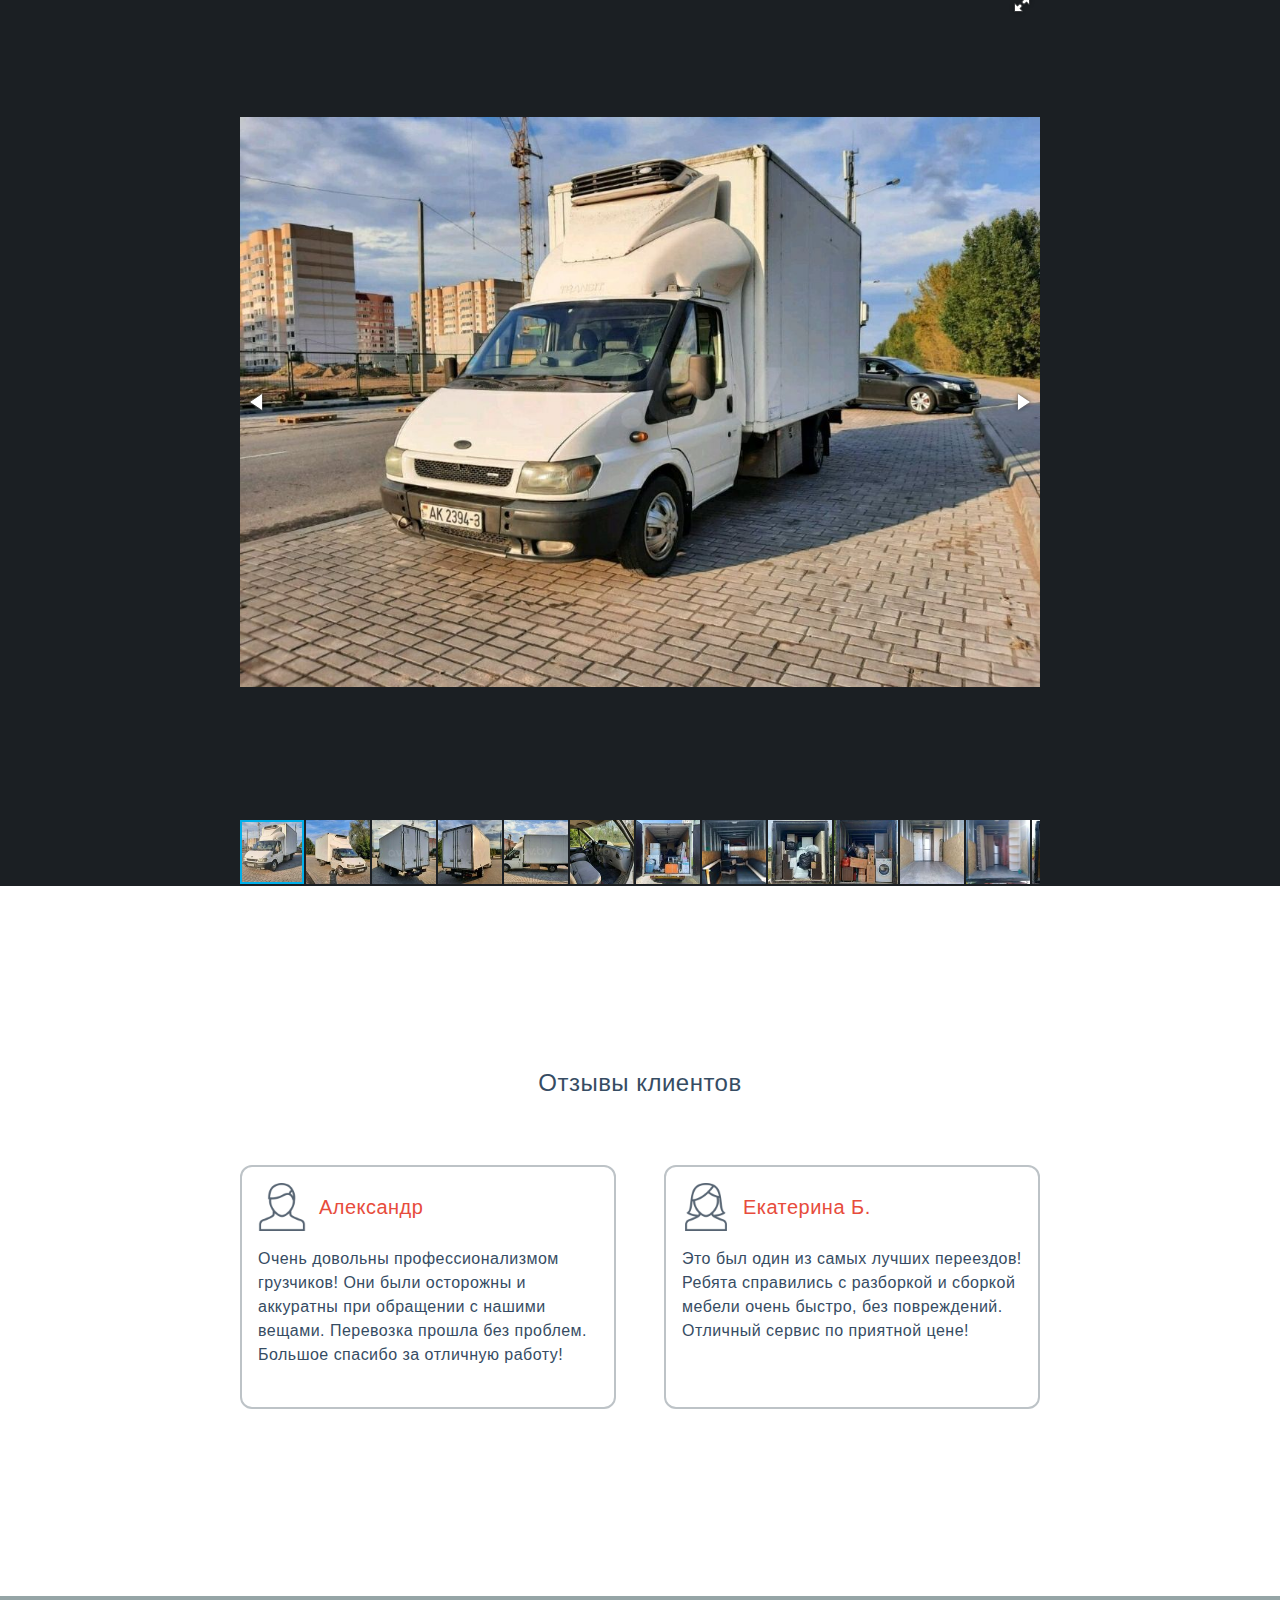
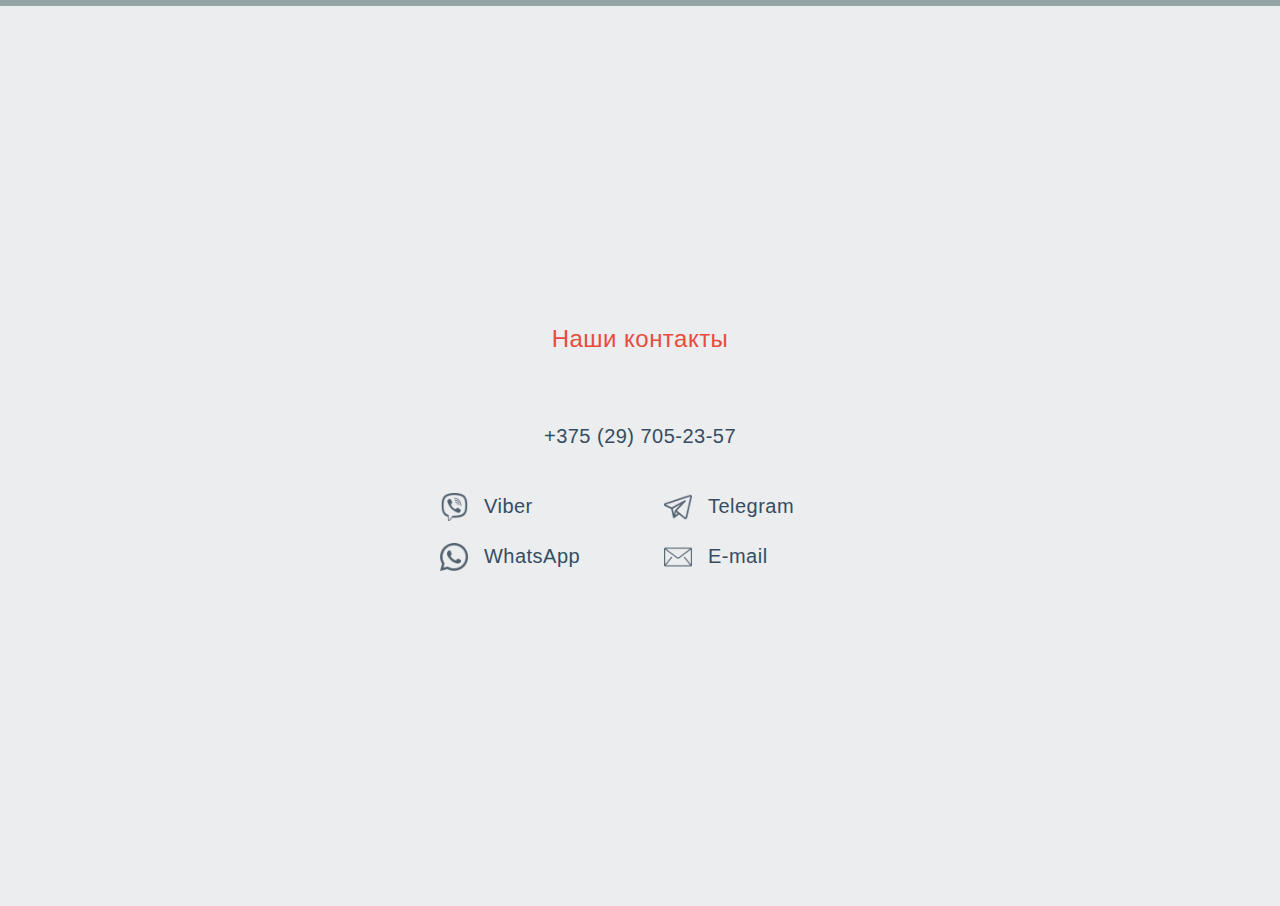
==== commit 7b7b8595: "Add files via upload" ====
--- a/index.html
+++ b/index.html
@@ -10,7 +10,7 @@
     <meta property="og:type" content="website"/>
     <meta property="og:url" content="https://gruz-express.by"/>
     <meta property="og:title" content="Грузоперевозки"/>
-    <meta property="og:description" content="Перевозка грузов по Могилёву, Беларуси и России"/>
+    <meta property="og:description" content="Перевозка грузов по Могилёву"/>
     <meta property="og:image" content="https://gruz-express.by/img/preview.jpg"/>
 
     <link rel="shortcut icon" href="./img/favicon.png">
@@ -37,7 +37,7 @@
     <section id="section-head">
       <div>
 
-        <h1 class="section-header">Грузоперевозки <wbr> по Могилёву, <br> Беларуси <wbr> и России</h1>
+        <h1 class="section-header">Грузоперевозки <wbr> по Могилёву</h1>
 
         <p class="slogan">
           КАЧЕСТВО, <wbr> ПУНКТУАЛЬНОСТЬ, <wbr> ДОСТУПНЫЕ ЦЕНЫ
@@ -215,8 +215,6 @@
           <h4>Как мы работаем</h4>
 
           Грузоперевозки по <b>Могилёву</b> и <b>Могилёвскому району</b> наш основной профиль.
-          Так же мы предлагаем перевозку грузов по <b>Беларуси</b> и <b>России</b>
-          с гарантией оперативного выполнения работ на непременно высоком уровне.
           <b>Профессиональные</b> и <b>опытные</b> грузчики грамотно <b>упакуют</b> ваши вещи перед перевозкой,
           аккуратно <b>загрузят</b> в авто, <b>закрепят</b> в кузове для безопасной транспортировки.
           У нас <b>самые недорогие услуги</b> грузчиков и аренды авто в Могилёве и области.
--- a/css/style.css
+++ b/css/style.css
@@ -862,12 +862,13 @@
 }
 
 .review {
-    width: 320px;
     flex-shrink: 0;
     position: relative;
     padding: 16px;
     border: 2px solid #bdc3c7;
     border-radius: 12px;
+    width: 300px;
+    width: calc(50% - 24px);
 }
 
 .review-icon {
@@ -932,14 +933,8 @@
 }
 
 
-@media (max-width: 360px) {
+@media (max-width: 560px) {
 .review {
-    width: 300px;
-}
-}
-
-@media (max-width: 340px) {
-.review {
-    width: 280px;
-}
-}
+    width: 100%;
+}
+}
